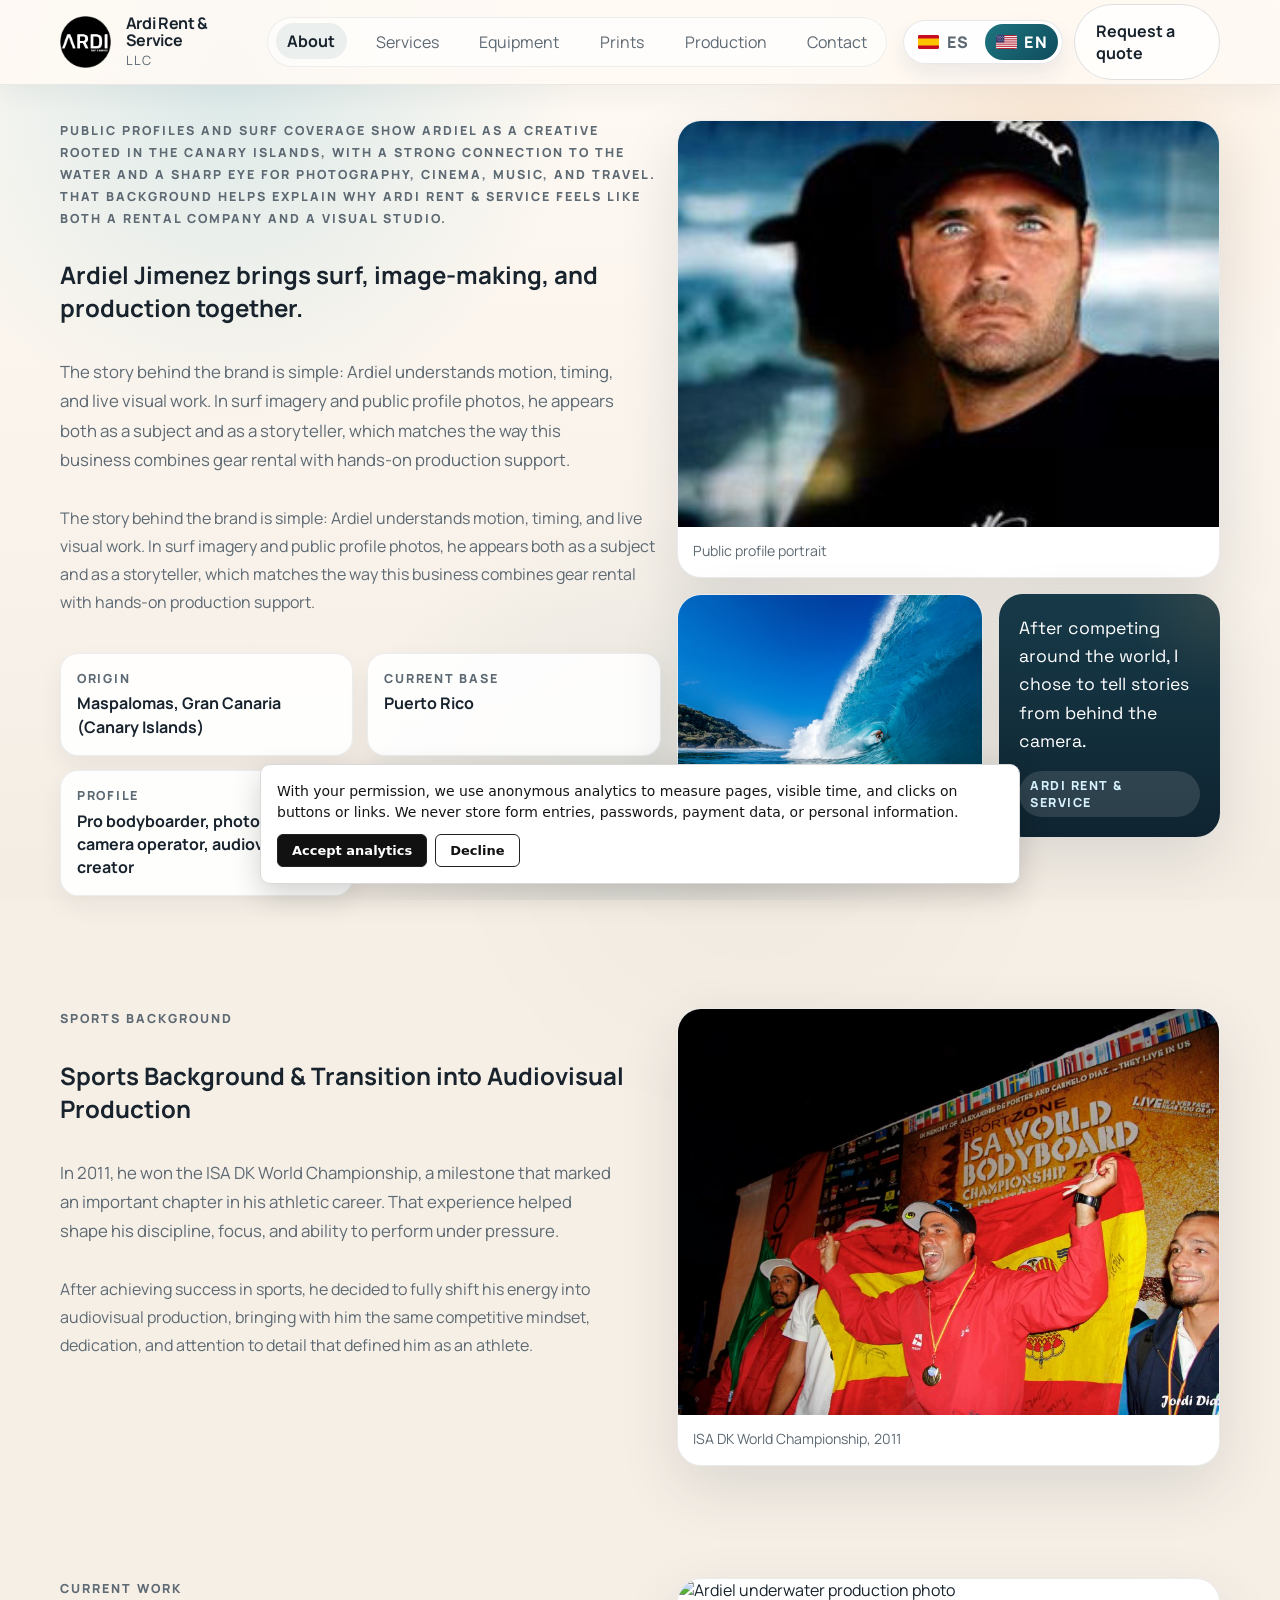
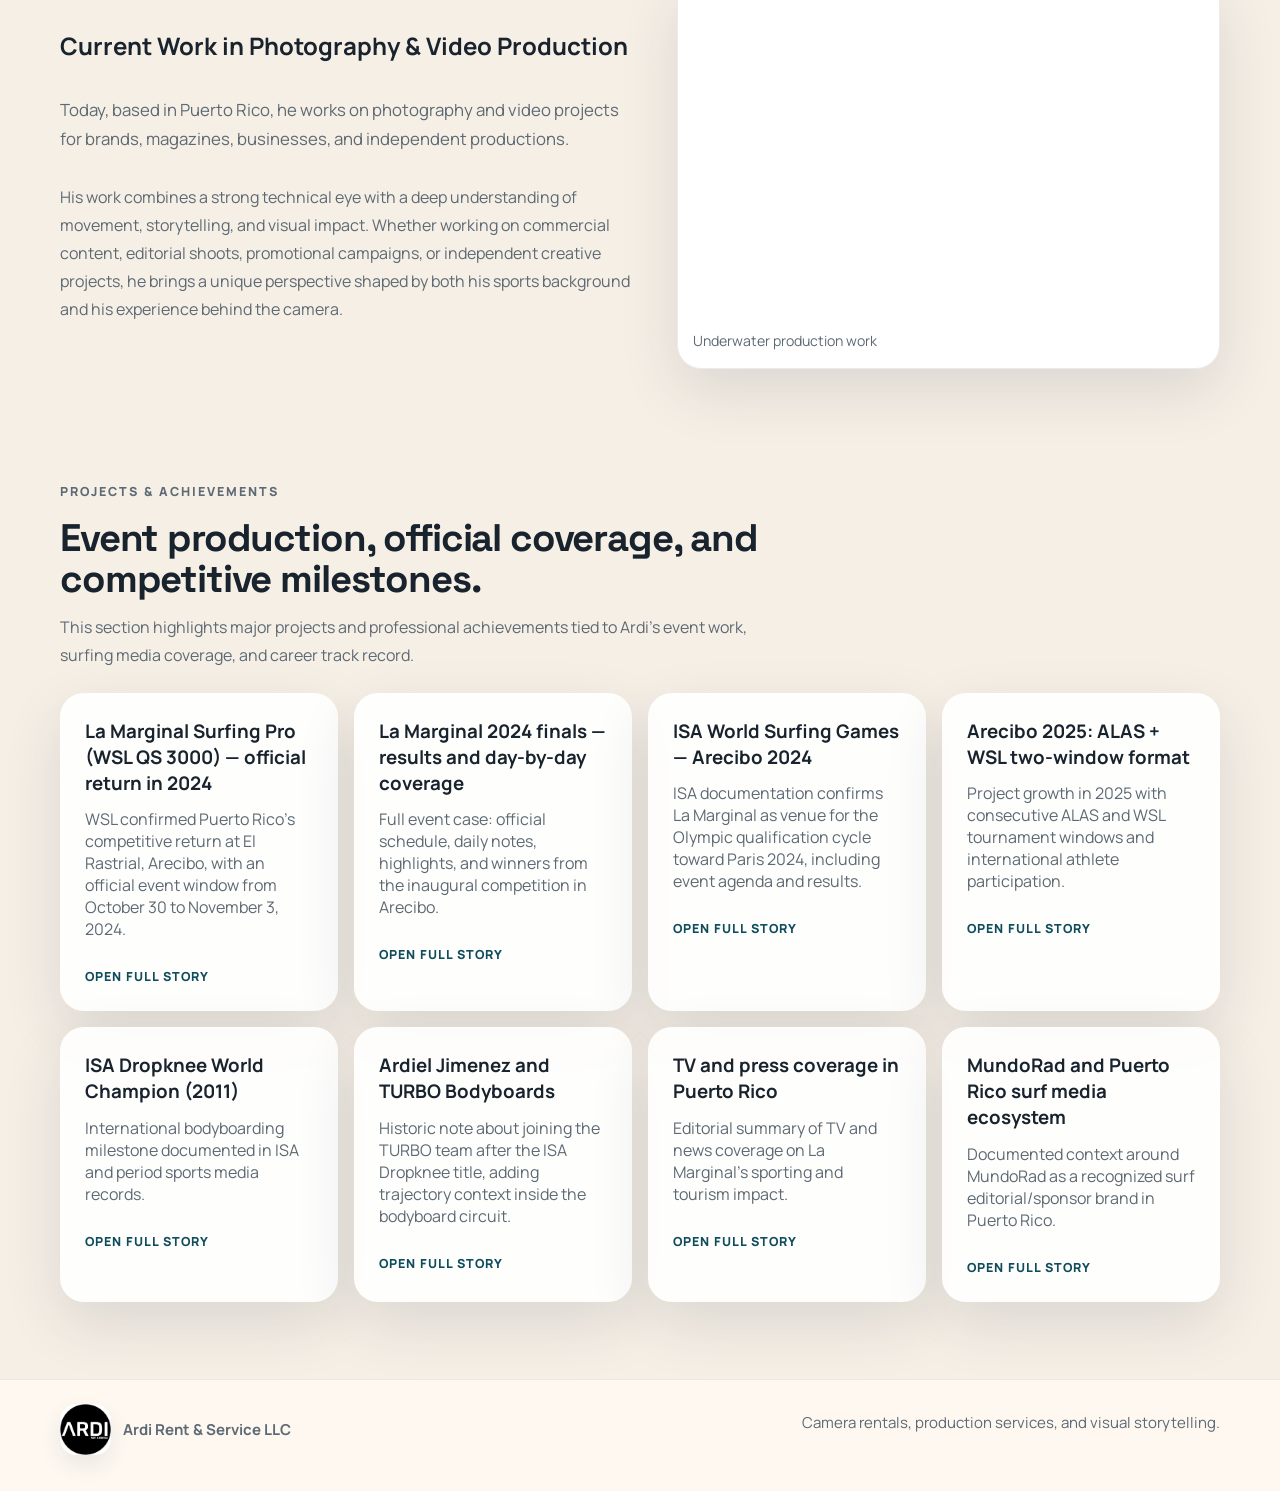
==== about.html @ 12f54943 "V19: Add consent-based anonymous visitor alerts" ====
<!doctype html>
<html lang="en">
  <head>
    <meta charset="UTF-8" />
    <meta name="viewport" content="width=device-width, initial-scale=1.0" />
    <meta
      name="description"
      content="Ardi Rent & Service LLC provides camera rentals, photography, video production, live streaming, podcast support, and creative production services."
    />
    <meta name="robots" content="index,follow" />
    <meta name="theme-color" content="#0f4c5c" />
    <meta property="og:type" content="website" />
    <meta property="og:site_name" content="Ardi Rent & Service LLC" />
    <meta property="og:title" content="Ardi Rent & Service LLC" />
    <meta
      property="og:description"
      content="Camera rentals, photography, video production, live streaming, and creative production services."
    />
    <meta property="og:url" content="https://ardirentservice.com/about.html" />
    <meta
      property="og:image"
      content="https://ardirentservice.com/assets/logos/logo-black-square.png"
    />
    <meta name="twitter:card" content="summary_large_image" />
    <meta name="twitter:title" content="Ardi Rent & Service LLC" />
    <meta
      name="twitter:description"
      content="Camera rentals, photography, video production, live streaming, and creative production services."
    />
    <meta
      name="twitter:image"
      content="https://ardirentservice.com/assets/logos/logo-black-square.png"
    />
    <title>Ardi Rent & Service LLC</title>
    <link rel="canonical" href="https://ardirentservice.com/about.html" />
    <link rel="icon" href="assets/logos/logo-black-square.png" />
    <link rel="apple-touch-icon" href="assets/logos/logo-black-square.png" />
    <link rel="preconnect" href="https://fonts.googleapis.com" />
    <link rel="preconnect" href="https://fonts.gstatic.com" crossorigin />
    <link
      href="https://fonts.googleapis.com/css2?family=Manrope:wght@400;500;600;700;800&family=Space+Grotesk:wght@500;700&display=swap"
      rel="stylesheet"
    />
    <link rel="stylesheet" href="assets/styles.css?v=20260506-restore-state" />
    <link rel="stylesheet" href="assets/friendly-theme.css?v=20260708-vision-fix" />
    <script type="application/ld+json">
      {
        "@context": "https://schema.org",
        "@type": "LocalBusiness",
        "name": "Ardi Rent & Service LLC",
        "url": "https://ardirentservice.com/about.html",
        "image": "https://ardirentservice.com/assets/logos/logo-black-square.png",
        "email": "ardirentservice@gmail.com",
        "telephone": "+1-939-366-1442",
        "sameAs": ["https://wa.me/19393661442"],
        "description": "Camera rentals, photography, video production, live streaming, podcast support, and creative production services.",
        "areaServed": {
          "@type": "AdministrativeArea",
          "name": "Puerto Rico"
        }
      }
    </script>
</head>
  <body>
    <div class="ambient ambient-left"></div>
    <div class="ambient ambient-right"></div>
    <div class="ambient ambient-center"></div>

    <header class="site-header">
      <div class="container nav">
        <a class="brand" href="index.html">
          <img
            class="brand-logo"
            src="assets/logos/logo-black-square.png"
            alt="Ardi Rent & Service logo"
            width="512"
            height="512"
            fetchpriority="high"
          />
          <span class="brand-text">
            <strong>Ardi Rent & Service</strong>
            <small>LLC</small>
          </span>
        </a>

        <nav class="nav-links" id="primary-nav" aria-label="Primary">
          <a data-nav-link="about" href="about.html">About</a>
          <a data-nav-link="services" href="services.html">Services</a>
          <a data-nav-link="equipment" href="equipment.html">Equipment</a>
          <a href="prints.html">Prints</a>
          <a data-nav-link="production" href="production.html">Production</a>
          <a data-nav-link="contact" href="contact.html">Contact</a>
          <a href="production.html#project-brief" class="nav-mobile-cta">Request a quote</a>
        </nav>

        <div class="header-actions">
          <button
            class="menu-toggle"
            type="button"
            aria-expanded="false"
            aria-controls="primary-nav"
            aria-label="Open menu"
          >
            <span class="menu-toggle-bars" aria-hidden="true">
              <span></span>
              <span></span>
              <span></span>
            </span>
            <span class="menu-toggle-label">Menu</span>
          </button>
          <div class="language-switcher" aria-label="Language selector">
            <button class="lang-button" type="button" data-lang="es" aria-pressed="false">
              <img src="assets/flags/es.svg" alt="" aria-hidden="true" />
              <span>ES</span>
            </button>
            <button class="lang-button" type="button" data-lang="en" aria-pressed="true">
              <img src="assets/flags/us.svg" alt="" aria-hidden="true" />
              <span>EN</span>
            </button>
          </div>

          <a class="button button-ghost nav-cta" href="production.html#project-brief">Request a quote</a>
        </div>
      </div>
    </header>

    <main id="top">
      <section class="section about-section" id="about">
        <div class="container about-grid">
          <div class="about-copy">
            <p class="eyebrow">About us</p>
            <h2>Ardiel Jimenez brings surf, image-making, and production together.</h2>
            <p class="lead">
              Public profiles and surf coverage show Ardiel as a creative rooted in the Canary
              Islands, with a strong connection to the water and a sharp eye for photography,
              cinema, music, and travel. That background helps explain why Ardi Rent & Service
              feels like both a rental company and a visual studio.
            </p>
            <p>
              The story behind the brand is simple: Ardiel understands motion, timing, and live
              visual work. In surf imagery and public profile photos, he appears both as a subject
              and as a storyteller, which matches the way this business combines gear rental with
              hands-on production support.
            </p>

            <div class="about-facts">
              <article class="about-fact">
                <span>Origin</span>
                <strong>Canary Islands / Puerto Rico surf culture</strong>
              </article>
              <article class="about-fact">
                <span>Focus</span>
                <strong>Photography, video, and creative direction</strong>
              </article>
              <article class="about-fact">
                <span>Energy</span>
                <strong>Ocean-driven, mobile, and production-ready</strong>
              </article>
            </div>
          </div>

          <div class="about-visual">
            <figure class="about-photo about-photo-main">
              <img src="assets/about/ardiel-portrait.jpg" alt="Ardiel Jimenez portrait photo" loading="lazy" decoding="async" />
              <figcaption>Public profile portrait</figcaption>
            </figure>

            <div class="about-photo-row">
              <figure class="about-photo about-photo-action">
                <img src="assets/about/brian-toth-tubazo-epic-survival.jpg" alt="BRIAN TOTH TUBAZO surfing photo" loading="lazy" decoding="async" />
                <figcaption>BRIAN TOTH TUBAZO</figcaption>
              </figure>

              <div class="about-quote">
                <p>
                  The brand is built around gear, story, and the ability to move between the sea,
                  the studio, and the set.
                </p>
                <span>Ardi Rent & Service</span>
              </div>
            </div>
          </div>
        </div>
      </section>

      <section class="section about-section" id="about-transition">
        <div class="container about-grid">
          <div class="about-copy">
            <p class="eyebrow" data-about-transition="eyebrow">Sports background</p>
            <h2 data-about-transition="title">Sports Background & Transition into Audiovisual Production</h2>
            <p class="lead">
              <span data-about-transition="lead1">
              In 2011, he won the ISA DK World Championship, a milestone that marked an important
              chapter in his athletic career. That experience helped shape his discipline, focus,
              and ability to perform under pressure.
              </span>
            </p>
            <p>
              <span data-about-transition="lead2">
              After achieving success in sports, he decided to fully shift his energy into
              audiovisual production, bringing with him the same competitive mindset,
              dedication, and attention to detail that defined him as an athlete.
              </span>
            </p>
          </div>

          <div class="about-visual">
            <figure class="about-photo about-photo-main">
              <img src="assets/about/isa-dk-world-championship-2011.jpg" alt="ISA DK World Championship 2011 celebration photo" loading="lazy" decoding="async" />
              <figcaption data-about-transition="caption">ISA DK World Championship, 2011</figcaption>
            </figure>
          </div>
        </div>
      </section>

      <section class="section about-section" id="about-current-work">
        <div class="container about-grid">
          <div class="about-copy">
            <p class="eyebrow" data-about-current-work="eyebrow">Current work</p>
            <h2 data-about-current-work="title">Current Work in Photography &amp; Video Production</h2>
            <p class="lead">
              <span data-about-current-work="lead1">
              Today, based in Puerto Rico, he works on photography and video projects for brands,
              magazines, businesses, and independent productions.
              </span>
            </p>
            <p>
              <span data-about-current-work="lead2">
              His work combines a strong technical eye with a deep understanding of movement,
              storytelling, and visual impact. Whether working on commercial content, editorial
              shoots, promotional campaigns, or independent creative projects, he brings a unique
              perspective shaped by both his sports background and his experience behind the camera.
              </span>
            </p>
          </div>

          <div class="about-visual">
            <figure class="about-photo about-photo-current-work">
              <img src="assets/about/ardiel-underwater-production.jpg" alt="Ardiel underwater production photo" loading="lazy" decoding="async" />
              <figcaption data-about-current-work="caption">Underwater production work</figcaption>
            </figure>
          </div>
        </div>
      </section>

      <section class="section" id="projects">
        <div class="container">
          <div class="section-heading">
            <p class="eyebrow">Projects & achievements</p>
            <h2>Event production, official coverage, and competitive milestones.</h2>
            <p>
              This section highlights major projects and professional achievements tied to Ardi’s
              event work, surfing media coverage, and career track record.
            </p>
          </div>

          <div class="feature-grid">
            <a class="feature-card feature-card-link" href="case-study.html?slug=wsl-return-2024" target="_blank" rel="noopener">
              <h3>La Marginal Surfing Pro (WSL QS 3000) — regreso oficial 2024</h3>
              <p>
                La WSL confirmó el regreso competitivo de Puerto Rico con sede en El Rastrial,
                Arecibo, y una ventana oficial del 30 de octubre al 3 de noviembre de 2024.
              </p>
              <span class="card-cta">Open full story</span>
            </a>
            <a class="feature-card feature-card-link" href="case-study.html?slug=wsl-finals-2024" target="_blank" rel="noopener">
              <h3>Finales La Marginal 2024 — resultados y cobertura por días</h3>
              <p>
                Caso completo de competencia: cronograma oficial, notas diarias, highlights y
                ganadores del evento inaugural en Arecibo.
              </p>
              <span class="card-cta">Open full story</span>
            </a>
            <a class="feature-card feature-card-link" href="case-study.html?slug=isa-arecibo-2024" target="_blank" rel="noopener">
              <h3>ISA World Surfing Games — Arecibo 2024</h3>
              <p>
                Documentación del evento ISA en La Marginal como etapa de clasificación olímpica,
                con agenda y resultados oficiales.
              </p>
              <span class="card-cta">Open full story</span>
            </a>
            <a class="feature-card feature-card-link" href="case-study.html?slug=arecibo-2025-double-window" target="_blank" rel="noopener">
              <h3>Arecibo 2025: doble ventana ALAS + WSL</h3>
              <p>
                Evolución del proyecto en 2025 con dos fines de semana de torneo y proyección
                internacional de más de 300 atletas.
              </p>
              <span class="card-cta">Open full story</span>
            </a>
            <a class="feature-card feature-card-link" href="case-study.html?slug=isa-dk-2011" target="_blank" rel="noopener">
              <h3>Campeón Mundial ISA Dropknee (2011)</h3>
              <p>
                Hito competitivo internacional documentado en fuentes ISA y medios deportivos
                de la época.
              </p>
              <span class="card-cta">Open full story</span>
            </a>
            <a class="feature-card feature-card-link" href="case-study.html?slug=ardiel-turbo" target="_blank" rel="noopener">
              <h3>Ardiel Jimenez y TURBO Bodyboards</h3>
              <p>
                Nota histórica sobre su integración al equipo TURBO tras el título ISA Dropknee,
                como punto de validación dentro del circuito.
              </p>
              <span class="card-cta">Open full story</span>
            </a>
            <a class="feature-card feature-card-link" href="case-study.html?slug=press-coverage-pr" target="_blank" rel="noopener">
              <h3>Cobertura en TV y prensa de Puerto Rico</h3>
              <p>
                Resumen editorial de notas en TV y medios noticiosos sobre La Marginal y su impacto
                deportivo y turístico.
              </p>
              <span class="card-cta">Open full story</span>
            </a>
            <a class="feature-card feature-card-link" href="case-study.html?slug=mundorad-context" target="_blank" rel="noopener">
              <h3>MundoRad y ecosistema editorial de surf</h3>
              <p>
                Contexto documental de la marca MundoRad en publicaciones y patrocinios asociados al
                surf en Puerto Rico.
              </p>
              <span class="card-cta">Open full story</span>
            </a>
          </div>
        </div>
      </section>

    </main>

    <footer class="site-footer">
      <div class="container footer-inner">
        <p class="footer-brand">
          <img
            class="brand-logo"
            src="assets/logos/logo-black-square.png"
            alt="Ardi Rent & Service logo"
            width="512"
            height="512"
            loading="lazy"
            decoding="async"
          />
          <span>Ardi Rent & Service LLC</span>
        </p>
        <p>Camera rentals, production services, and visual storytelling.</p>
      </div>
    </footer>

    <script src="assets/app.js?v=20260708-vision-fix" defer></script>
      <script src="assets/visitor-analytics-core.js?v=20260727-v19" defer></script>
    <script src="assets/visitor-analytics.js?v=20260727-v19" defer></script>
  </body>
</html>
---- assets/styles.css ----
:root {
  color-scheme: light;
  --bg: #f7f7f7;
  --bg-soft: rgba(255, 255, 255, 0.88);
  --panel: rgba(255, 255, 255, 0.94);
  --panel-2: rgba(240, 240, 240, 0.96);
  --panel-border: rgba(0, 0, 0, 0.12);
  --text: #0a0a0a;
  --muted: #525252;
  --accent: #000000;
  --accent-2: #111111;
  --accent-3: #2a2a2a;
  --shadow: 0 18px 50px rgba(0, 0, 0, 0.12);
  --radius: 24px;
  --container: 1160px;
}

* {
  box-sizing: border-box;
}

html {
  scroll-behavior: smooth;
}

body {
  margin: 0;
  font-family: "Manrope", system-ui, sans-serif;
  color: var(--text);
  background:
    radial-gradient(circle at 15% 10%, rgba(0, 0, 0, 0.05), transparent 24%),
    radial-gradient(circle at 80% 20%, rgba(0, 0, 0, 0.04), transparent 22%),
    linear-gradient(180deg, #ffffff 0%, #f1f1f1 100%);
  min-height: 100vh;
}

a {
  color: inherit;
  text-decoration: none;
}

.container {
  width: min(100% - 2rem, var(--container));
  margin: 0 auto;
}

.ambient {
  position: fixed;
  width: 30rem;
  height: 30rem;
  border-radius: 999px;
  filter: blur(90px);
  opacity: 0.24;
  pointer-events: none;
  z-index: -1;
}

.ambient-left {
  top: -5rem;
  left: -8rem;
  background: rgba(0, 0, 0, 0.15);
}

.ambient-right {
  right: -10rem;
  top: 16rem;
  background: rgba(0, 0, 0, 0.12);
}

.ambient-center {
  left: 40%;
  bottom: -10rem;
  background: rgba(0, 0, 0, 0.08);
}

.site-header {
  position: sticky;
  top: 0;
  z-index: 20;
  backdrop-filter: blur(16px);
  background: rgba(255, 255, 255, 0.86);
  border-bottom: 1px solid rgba(0, 0, 0, 0.08);
}

.nav {
  min-height: 78px;
  display: flex;
  align-items: center;
  justify-content: space-between;
  gap: 1rem;
}

.brand {
  display: inline-flex;
  align-items: center;
  gap: 0.9rem;
}

.brand-logo {
  display: block;
  width: 3.2rem;
  height: 3.2rem;
  border-radius: 0;
  object-fit: contain;
  background: transparent;
  box-shadow: none;
}

.hero-brand-stack {
  display: grid;
  gap: 0.75rem;
  margin-bottom: 1.25rem;
  justify-items: start;
}

.hero-brand-logo {
  display: block;
  width: min(100%, 8.5rem);
  height: auto;
  object-fit: contain;
  object-position: center;
}

.brand-text strong,
.brand-text small {
  display: block;
}

.brand-text strong {
  font-size: 1rem;
  line-height: 1.05;
}

.brand-text small {
  color: var(--muted);
  font-size: 0.8rem;
  margin-top: 0.15rem;
  letter-spacing: 0.08em;
  text-transform: uppercase;
}

.nav-links {
  display: flex;
  gap: 1.4rem;
  align-items: center;
  color: var(--muted);
}

.header-actions {
  display: flex;
  align-items: center;
  gap: 0.7rem;
}

.menu-toggle {
  display: none;
  align-items: center;
  gap: 0.45rem;
  border: 1px solid rgba(0, 0, 0, 0.14);
  background: rgba(255, 255, 255, 0.82);
  border-radius: 999px;
  padding: 0.5rem 0.75rem;
  color: var(--text);
  font: inherit;
  font-size: 0.82rem;
  font-weight: 700;
  letter-spacing: 0.04em;
  text-transform: uppercase;
  cursor: pointer;
}

.menu-toggle-bars {
  width: 1rem;
  height: 0.85rem;
  display: grid;
  align-content: space-between;
}

.menu-toggle-bars span {
  display: block;
  height: 2px;
  width: 100%;
  border-radius: 999px;
  background: currentColor;
  transition:
    transform 180ms ease,
    opacity 180ms ease;
}

.site-header.is-menu-open .menu-toggle-bars span:nth-child(1) {
  transform: translateY(6px) rotate(45deg);
}

.site-header.is-menu-open .menu-toggle-bars span:nth-child(2) {
  opacity: 0;
}

.site-header.is-menu-open .menu-toggle-bars span:nth-child(3) {
  transform: translateY(-6px) rotate(-45deg);
}

.nav-mobile-cta {
  display: none;
}

.language-switcher {
  display: inline-flex;
  align-items: center;
  gap: 0.35rem;
  padding: 0.22rem;
  border-radius: 999px;
  border: 1px solid rgba(0, 0, 0, 0.1);
  background: rgba(255, 255, 255, 0.86);
  box-shadow: 0 8px 18px rgba(0, 0, 0, 0.06);
}

.lang-button {
  display: inline-flex;
  align-items: center;
  gap: 0.45rem;
  padding: 0.42rem 0.65rem;
  border: 0;
  border-radius: 999px;
  background: transparent;
  color: var(--muted);
  font: inherit;
  font-weight: 800;
  letter-spacing: 0.08em;
  text-transform: uppercase;
  cursor: pointer;
  transition:
    background 180ms ease,
    color 180ms ease,
    transform 180ms ease;
}

.lang-button:hover,
.lang-button:focus-visible {
  transform: translateY(-1px);
}

.lang-button img {
  display: block;
  width: 1.35rem;
  height: 0.9rem;
  border-radius: 2px;
  object-fit: cover;
}

.lang-button.is-active {
  background: #000000;
  color: #ffffff;
}

.nav-links a:hover,
.nav-links a:focus-visible {
  color: var(--text);
}

.nav-links a.is-current {
  color: var(--text);
  font-weight: 700;
}

.button {
  display: inline-flex;
  align-items: center;
  justify-content: center;
  border-radius: 999px;
  padding: 0.92rem 1.25rem;
  font-weight: 700;
  transition:
    transform 180ms ease,
    background 180ms ease,
    border-color 180ms ease;
}

.button:hover,
.button:focus-visible {
  transform: translateY(-1px);
}

.button-primary {
  color: #ffffff;
  background: linear-gradient(135deg, #000000, #333333);
}

.button-secondary,
.button-ghost {
  border: 1px solid rgba(0, 0, 0, 0.16);
  background: rgba(255, 255, 255, 0.7);
}

.reveal {
  opacity: 0;
  transform: translateY(16px);
  transition:
    opacity 650ms ease,
    transform 650ms ease;
}

.reveal.is-visible {
  opacity: 1;
  transform: translateY(0);
}

.hero {
  padding: 5rem 0 3rem;
}

.hero-grid {
  display: grid;
  gap: 1.6rem;
  grid-template-columns: minmax(0, 1.2fr) minmax(320px, 0.8fr);
  align-items: stretch;
}

.hero-copy,
.hero-card,
.feature-card,
.equipment-card,
.inventory-strip,
.process-panel,
.vision-card,
.contact-card {
  border: 1px solid var(--panel-border);
  box-shadow: var(--shadow);
}

.hero-copy {
  padding: 2.2rem 0 1rem;
}

.eyebrow {
  margin: 0 0 1rem;
  color: #000;
  font-weight: 800;
  text-transform: uppercase;
  letter-spacing: 0.14em;
  font-size: 0.78rem;
}

h1,
h2,
h3,
p {
  margin-top: 0;
}

h1,
.section-heading h2,
.production-grid h2,
.vision-card h2,
.contact-section h2,
.card-content h2 {
  font-family: "Space Grotesk", "Manrope", system-ui, sans-serif;
}

h1 {
  font-size: clamp(2.8rem, 5vw, 5.4rem);
  line-height: 0.95;
  letter-spacing: -0.06em;
  max-width: 11ch;
  margin-bottom: 1.25rem;
}

.lead {
  color: var(--muted);
  font-size: 1.05rem;
  line-height: 1.75;
  max-width: 62ch;
}

.hero-actions {
  display: flex;
  flex-wrap: wrap;
  gap: 0.9rem;
  margin: 2rem 0;
}

.stats {
  list-style: none;
  padding: 0;
  margin: 2rem 0 0;
  display: grid;
  grid-template-columns: repeat(3, minmax(0, 1fr));
  gap: 1rem;
}

.stats li,
.mini-card {
  padding: 1rem;
  border-radius: 18px;
  background: rgba(255, 255, 255, 0.9);
  border: 1px solid rgba(0, 0, 0, 0.08);
}

.stats strong,
.mini-card strong {
  display: block;
  margin-bottom: 0.25rem;
}

.stats span,
.mini-card span {
  color: var(--muted);
  font-size: 0.92rem;
  line-height: 1.55;
}

.hero-card {
  position: relative;
  overflow: hidden;
  border-radius: var(--radius);
  background: linear-gradient(180deg, #111111, #000000);
  min-height: 100%;
}

.card-glow {
  position: absolute;
  inset: auto -10% -28% auto;
  width: 20rem;
  height: 20rem;
  border-radius: 999px;
  background: radial-gradient(circle, rgba(255, 255, 255, 0.18), transparent 68%);
  filter: blur(8px);
}

.card-content {
  position: relative;
  padding: 2rem;
  display: flex;
  flex-direction: column;
  justify-content: flex-end;
  min-height: 100%;
}

.card-label,
.fleet-tag {
  display: inline-flex;
  width: fit-content;
  margin-bottom: 1rem;
  padding: 0.42rem 0.72rem;
  border-radius: 999px;
  background: #ffffff;
  color: #000000;
  border: 1px solid rgba(0, 0, 0, 0.14);
  font-size: 0.76rem;
  font-weight: 800;
  letter-spacing: 0.08em;
  text-transform: uppercase;
}

.card-content h2 {
  font-size: clamp(1.8rem, 3vw, 2.7rem);
  line-height: 1.03;
  margin-bottom: 1rem;
}

.card-note {
  color: rgba(255, 255, 255, 0.78);
  line-height: 1.75;
  margin: 0 0 1.5rem;
}

.mini-grid {
  display: grid;
  gap: 0.8rem;
  grid-template-columns: repeat(3, minmax(0, 1fr));
}

.section {
  padding: 2rem 0 5rem;
}

.section-heading {
  max-width: 44rem;
  margin-bottom: 1.5rem;
}

.section-heading h2,
.production-grid h2,
.vision-card h2,
.contact-section h2 {
  font-size: clamp(1.7rem, 3vw, 3.1rem);
  line-height: 1.06;
  margin-bottom: 0.8rem;
}

.section-heading p,
.production-grid p,
.vision-card p {
  color: var(--muted);
  line-height: 1.75;
}

#equipment-cameras,
#equipment-lenses,
#equipment-waterhousings,
#equipment-accessories {
  scroll-margin-top: 6.5rem;
}

.equipment-jump-links {
  margin-top: 0.4rem;
  font-size: 0.92rem;
}

.equipment-jump-links a {
  color: #111;
  text-decoration: underline;
  text-underline-offset: 2px;
}

.delivery-policy {
  margin: 2rem 0;
}

.delivery-policy-heading {
  margin-bottom: 1.1rem;
}

.delivery-policy .split-card h3 {
  font-family: var(--font-display);
  font-size: clamp(1.25rem, 2vw, 1.7rem);
  margin-bottom: 0.75rem;
}

.delivery-policy .split-card-dark h3 {
  color: #ffffff;
}

.section-split {
  padding-top: 0;
}

.split-grid {
  display: grid;
  gap: 1rem;
  grid-template-columns: repeat(2, minmax(0, 1fr));
}

.split-card {
  padding: 1.75rem;
  border-radius: 22px;
  background: rgba(255, 255, 255, 0.9);
  border: 1px solid rgba(0, 0, 0, 0.08);
  box-shadow: var(--shadow);
}

.split-card-dark {
  background: linear-gradient(180deg, #111111, #000000);
}

.split-card-dark h2,
.split-card-dark p {
  color: #ffffff;
}

.split-card p {
  color: var(--muted);
  line-height: 1.75;
  margin-bottom: 0;
}

.about-grid {
  display: grid;
  gap: 1.25rem;
  grid-template-columns: minmax(0, 1.05fr) minmax(340px, 0.95fr);
  align-items: start;
}

.about-copy {
  display: grid;
  gap: 0.8rem;
}

.about-copy > p:not(.lead) {
  color: var(--muted);
  line-height: 1.75;
}

.about-facts {
  display: grid;
  gap: 0.9rem;
  grid-template-columns: repeat(3, minmax(0, 1fr));
  margin-top: 0.5rem;
}

.about-fact {
  padding: 1rem;
  border-radius: 18px;
  background: rgba(255, 255, 255, 0.92);
  border: 1px solid rgba(0, 0, 0, 0.08);
  box-shadow: var(--shadow);
}

.about-fact span {
  display: block;
  margin-bottom: 0.35rem;
  color: var(--muted);
  font-size: 0.78rem;
  font-weight: 800;
  letter-spacing: 0.14em;
  text-transform: uppercase;
}

.about-fact strong {
  display: block;
  line-height: 1.45;
}

.about-visual {
  display: grid;
  gap: 1rem;
}

.about-photo {
  margin: 0;
  overflow: hidden;
  border-radius: 24px;
  border: 1px solid rgba(0, 0, 0, 0.08);
  box-shadow: var(--shadow);
  background: #ffffff;
}

.about-photo img {
  display: block;
  width: 100%;
  height: auto;
}

.about-photo-main img {
  aspect-ratio: 4 / 3;
  object-fit: cover;
}

.about-photo-action img {
  aspect-ratio: 16 / 10;
  object-fit: cover;
}

.about-photo-current-work img {
  aspect-ratio: 16 / 10;
  object-fit: cover;
}

.about-photo figcaption {
  padding: 0.8rem 0.95rem 1rem;
  color: var(--muted);
  font-size: 0.88rem;
  line-height: 1.5;
}

.about-photo-row {
  display: grid;
  gap: 1rem;
  grid-template-columns: minmax(0, 1fr) minmax(220px, 0.72fr);
}

.about-quote {
  display: grid;
  align-content: space-between;
  gap: 1rem;
  padding: 1.25rem;
  border-radius: 24px;
  background:
    radial-gradient(circle at top right, rgba(255, 255, 255, 0.1), transparent 42%),
    linear-gradient(180deg, #111111, #000000);
  color: #ffffff;
  box-shadow: var(--shadow);
}

.about-quote p {
  margin: 0;
  font-family: "Space Grotesk", "Manrope", system-ui, sans-serif;
  font-size: 1.1rem;
  line-height: 1.6;
}

.about-quote span {
  display: inline-flex;
  width: fit-content;
  padding: 0.38rem 0.7rem;
  border-radius: 999px;
  background: rgba(255, 255, 255, 0.12);
  font-size: 0.78rem;
  font-weight: 800;
  letter-spacing: 0.12em;
  text-transform: uppercase;
}

.feature-grid,
.equipment-grid,
.vision-grid {
  display: grid;
  gap: 1rem;
  grid-template-columns: repeat(2, minmax(0, 1fr));
}

.feature-card,
.equipment-card,
.vision-card,
.process-panel,
.contact-card,
.inventory-strip {
  padding: 1.5rem;
  border-radius: 22px;
  background: var(--panel);
}

.feature-card h3,
.equipment-card h3,
.process-panel h3,
.contact-card h3 {
  margin-bottom: 0.8rem;
}

.feature-card p,
.equipment-card p,
.process-panel span,
.contact-card a,
.site-footer p {
  color: var(--muted);
}

.feature-card-link {
  display: block;
  text-decoration: none;
  color: inherit;
  border: 1px solid transparent;
  transition:
    transform 180ms ease,
    border-color 180ms ease,
    box-shadow 180ms ease;
}

.feature-card-link:hover,
.feature-card-link:focus-visible {
  transform: translateY(-2px);
  border-color: rgba(0, 0, 0, 0.18);
  box-shadow: 0 14px 30px rgba(0, 0, 0, 0.08);
}

.card-cta {
  display: inline-flex;
  margin-top: 0.75rem;
  font-size: 0.78rem;
  font-weight: 800;
  letter-spacing: 0.08em;
  text-transform: uppercase;
  color: var(--text);
}

.story-wrap {
  padding-top: 1.2rem;
}

.story-article {
  display: grid;
  gap: 1.1rem;
  padding: 1.4rem;
  border-radius: 22px;
  background: linear-gradient(180deg, #ffffff, #f1f1f1);
  border: 1px solid rgba(0, 0, 0, 0.1);
  box-shadow: var(--shadow);
}

.story-meta {
  display: grid;
  gap: 0.5rem;
}

.story-meta p {
  margin: 0;
  color: var(--muted);
}

.story-section h3 {
  margin: 0 0 0.5rem;
}

.story-section p {
  margin: 0 0 0.8rem;
  color: var(--muted);
  line-height: 1.65;
}

.story-list,
.story-sources {
  margin: 0;
  padding-left: 1.15rem;
  display: grid;
  gap: 0.45rem;
}

.story-sources a {
  text-decoration: underline;
}

.section-alt {
  padding-top: 0;
}

.equipment-grid {
  margin-top: 1rem;
}

.equipment-subheading {
  margin-top: 2.5rem;
}

.lens-grid {
  grid-template-columns: repeat(3, minmax(0, 1fr));
}

.equipment-card {
  background: linear-gradient(180deg, var(--panel), var(--panel-2));
  overflow: hidden;
}

.equipment-card img {
  display: block;
  width: 100%;
  aspect-ratio: 4 / 3;
  object-fit: contain;
  object-position: center;
  padding: 0.6rem;
  border-radius: 18px;
  margin-bottom: 1rem;
  background: #fff;
}

.equipment-media {
  position: relative;
  margin-bottom: 1rem;
  border-radius: 18px;
  overflow: hidden;
  background: #ffffff;
  border: 1px solid rgba(0, 0, 0, 0.06);
  outline: none;
}

.equipment-media-track {
  display: flex;
  transition: transform 280ms ease;
  will-change: transform;
}

.equipment-media-slide {
  min-width: 100%;
}

.equipment-media .equipment-media-slide img {
  margin-bottom: 0;
  border-radius: 0;
  border: 0;
}

.equipment-media-nav {
  position: absolute;
  top: 50%;
  transform: translateY(-50%);
  width: 2rem;
  height: 2rem;
  border-radius: 999px;
  border: 1px solid rgba(0, 0, 0, 0.2);
  background: rgba(255, 255, 255, 0.92);
  color: var(--text);
  cursor: pointer;
  font-size: 1rem;
  line-height: 1;
  z-index: 3;
  transition: transform 160ms ease, background-color 160ms ease;
}

.equipment-media-nav:hover {
  transform: translateY(-50%) scale(1.04);
  background: rgba(255, 255, 255, 1);
}

.equipment-media-nav.prev {
  left: 0.5rem;
}

.equipment-media-nav.next {
  right: 0.5rem;
}

.equipment-media-dots {
  position: absolute;
  left: 50%;
  bottom: 0.45rem;
  transform: translateX(-50%);
  display: flex;
  gap: 0.35rem;
  padding: 0.25rem 0.45rem;
  border-radius: 999px;
  background: rgba(0, 0, 0, 0.4);
  z-index: 3;
}

.equipment-media-counter {
  position: absolute;
  top: 0.45rem;
  right: 0.45rem;
  z-index: 3;
  font-size: 0.74rem;
  letter-spacing: 0.02em;
  color: #ffffff;
  background: rgba(0, 0, 0, 0.6);
  border-radius: 999px;
  padding: 0.2rem 0.5rem;
}

.equipment-media-dot {
  width: 0.4rem;
  height: 0.4rem;
  border-radius: 999px;
  border: 0;
  background: rgba(255, 255, 255, 0.55);
  cursor: pointer;
}

.equipment-media-dot.is-active {
  background: #ffffff;
}

.equipment-media:focus-visible {
  box-shadow: 0 0 0 2px rgba(0, 0, 0, 0.3);
}

.lens-card img {
  aspect-ratio: 1 / 1;
  object-fit: contain;
  object-position: center;
  padding: 0.9rem;
  background: linear-gradient(180deg, #ffffff, #f4f4f4);
}

.product-photo-clean {
  object-fit: contain !important;
  object-position: center;
  padding: 0.75rem;
  background: #ffffff !important;
}

.lens-strip {
  background: rgba(255, 255, 255, 0.92);
}

.inventory-strip {
  margin-top: 1rem;
  display: grid;
  gap: 1rem;
  grid-template-columns: repeat(3, minmax(0, 1fr));
  background: rgba(255, 255, 255, 0.82);
}

.inventory-strip strong,
.process-panel strong,
.steps strong {
  display: block;
  margin-bottom: 0.3rem;
}

.inventory-strip span {
  color: var(--muted);
  line-height: 1.5;
}

.production-grid,
.contact-grid {
  display: grid;
  gap: 1rem;
  grid-template-columns: minmax(0, 1.1fr) minmax(320px, 0.9fr);
  align-items: start;
}

.production-stack {
  display: grid;
  gap: 1rem;
}

.process-panel {
  background: linear-gradient(180deg, #ffffff, #efefef);
}

.project-form {
  position: relative;
  display: grid;
  gap: 1rem;
  padding: 1.5rem;
  border-radius: 22px;
  border: 1px solid var(--panel-border);
  background: linear-gradient(180deg, #ffffff, #f2f2f2);
  box-shadow: var(--shadow);
}

.form-head {
  display: grid;
  gap: 0.3rem;
}

.form-head h3 {
  margin: 0;
  font-size: 1.35rem;
  line-height: 1.1;
}

.form-lead {
  margin: 0;
  color: var(--muted);
  line-height: 1.65;
}

.field-grid {
  display: grid;
  gap: 0.9rem;
  grid-template-columns: repeat(2, minmax(0, 1fr));
}

.field-grid-three {
  grid-template-columns: repeat(3, minmax(0, 1fr));
}

.field {
  display: grid;
  gap: 0.45rem;
}

.field span {
  font-size: 0.85rem;
  font-weight: 700;
  letter-spacing: 0.03em;
}

.field input,
.field select,
.field textarea {
  width: 100%;
  padding: 0.92rem 1rem;
  border-radius: 16px;
  border: 1px solid rgba(0, 0, 0, 0.12);
  background: rgba(255, 255, 255, 0.95);
  color: var(--text);
  font: inherit;
  box-shadow: inset 0 1px 0 rgba(255, 255, 255, 0.8);
}

.field textarea {
  resize: vertical;
  min-height: 8rem;
}

.field input::placeholder,
.field textarea::placeholder {
  color: rgba(82, 82, 82, 0.75);
}

.field input:focus,
.field select:focus,
.field textarea:focus {
  outline: none;
  border-color: rgba(0, 0, 0, 0.4);
  box-shadow: 0 0 0 4px rgba(0, 0, 0, 0.08);
}

.field-full {
  grid-column: 1 / -1;
}

.is-hidden {
  display: none !important;
}

.form-status {
  margin: 0;
  padding: 0.9rem 1rem;
  border-radius: 16px;
  background: rgba(0, 0, 0, 0.06);
  color: var(--text);
  line-height: 1.55;
}

.form-status[data-state="success"] {
  background: #000000;
  color: #ffffff;
}

.form-status[data-state="error"] {
  background: rgba(0, 0, 0, 0.08);
  color: var(--text);
}

.form-submit {
  width: 100%;
}

.form-helper {
  margin: 0;
  color: var(--muted);
  font-size: 0.94rem;
  line-height: 1.55;
}

.honeypot {
  position: absolute;
  left: -9999px;
  width: 1px;
  height: 1px;
  opacity: 0;
  pointer-events: none;
}

#services .feature-card {
  display: flex;
  flex-direction: column;
}

#services .service-quote-cta {
  margin-top: 1rem;
  width: fit-content;
}

.quote-dialog {
  position: fixed;
  inset: 0;
  z-index: 9999;
  display: grid;
  place-items: center;
  padding: 1.25rem;
}

.quote-dialog-backdrop {
  position: absolute;
  inset: 0;
  border: 0;
  padding: 0;
  background: rgba(0, 0, 0, 0.55);
  backdrop-filter: blur(6px);
  cursor: pointer;
}

.quote-dialog-inner {
  position: relative;
  width: min(92vw, 760px);
  max-height: 86vh;
  overflow: auto;
  padding: 1.25rem;
  border-radius: 22px;
  background: linear-gradient(180deg, #ffffff, #f1f1f1);
  border: 1px solid rgba(0, 0, 0, 0.1);
  pointer-events: auto;
  box-shadow: 0 30px 90px rgba(0, 0, 0, 0.25);
}

.quote-dialog-head {
  display: flex;
  align-items: flex-start;
  justify-content: space-between;
  gap: 1rem;
  padding-bottom: 1rem;
  border-bottom: 1px solid rgba(0, 0, 0, 0.08);
}

.quote-dialog-title {
  margin: 0.35rem 0 0.4rem;
}

.quote-dialog-lead {
  margin: 0;
  color: var(--muted);
  max-width: 60ch;
}

.quote-dialog-close {
  width: 2.5rem;
  height: 2.5rem;
  border-radius: 999px;
  border: 1px solid rgba(0, 0, 0, 0.15);
  background: rgba(255, 255, 255, 0.8);
  color: var(--text);
  cursor: pointer;
  font-size: 1.6rem;
  line-height: 1;
}

.quote-dialog-close:focus-visible {
  outline: none;
  box-shadow: 0 0 0 4px rgba(0, 0, 0, 0.12);
}

.quote-dialog-body {
  padding-top: 1rem;
}

.quote-form {
  display: grid;
  gap: 1rem;
}

.quote-form .field-grid {
  margin-top: 0;
}

.quote-form-actions {
  display: flex;
  gap: 0.75rem;
  align-items: center;
  justify-content: flex-end;
  flex-wrap: wrap;
}

.quote-form-note {
  margin: 0;
  color: var(--muted);
  font-size: 0.9rem;
  line-height: 1.45;
}

body.is-modal-open {
  overflow: hidden;
}

.steps {
  list-style: none;
  padding: 0;
  margin: 1rem 0 0;
  display: grid;
  gap: 1rem;
}

.steps li {
  padding: 1rem;
  border-radius: 18px;
  background: rgba(255, 255, 255, 0.92);
  border: 1px solid rgba(0, 0, 0, 0.08);
}

.steps span {
  color: var(--muted);
  line-height: 1.6;
}

.vision-card {
  background: linear-gradient(180deg, #ffffff, #f0f0f0);
}

.vision-card-accent {
  background:
    radial-gradient(circle at top right, rgba(0, 0, 0, 0.06), transparent 36%),
    linear-gradient(180deg, #111111, #000000);
}

.vision-card-accent h2,
.vision-card-accent p {
  color: #ffffff;
}

.contact-section {
  padding-bottom: 4rem;
}

.contact-instagram {
  margin-top: 2.25rem;
}

.contact-instagram-heading {
  display: flex;
  flex-direction: column;
  gap: 0.35rem;
}

.ig-follow {
  margin-top: 0.9rem;
  width: fit-content;
}

.ig-carousel {
  position: relative;
  margin-top: 1rem;
  padding: 1rem;
  border-radius: 22px;
  background: linear-gradient(180deg, #ffffff, #f2f2f2);
  border: 1px solid rgba(0, 0, 0, 0.1);
  box-shadow: var(--shadow);
}

.ig-track {
  display: flex;
  gap: 0.9rem;
  overflow-x: auto;
  scroll-padding: 0.9rem;
  padding: 0.5rem 0.25rem 0.75rem;
  -webkit-overflow-scrolling: touch;
}

.ig-slide {
  flex: 0 0 min(76vw, 380px);
}

.ig-card {
  display: grid;
  gap: 0.6rem;
  text-decoration: none;
  color: inherit;
  padding: 0.9rem;
  border-radius: 18px;
  background: rgba(255, 255, 255, 0.92);
  border: 1px solid rgba(0, 0, 0, 0.08);
  transition: transform 180ms ease, box-shadow 180ms ease, border-color 180ms ease;
}

.ig-card:hover,
.ig-card:focus-visible {
  transform: translateY(-2px);
  border-color: rgba(0, 0, 0, 0.18);
  box-shadow: 0 14px 30px rgba(0, 0, 0, 0.08);
  outline: none;
}

.ig-card img {
  width: 100%;
  aspect-ratio: 1 / 1;
  object-fit: cover;
  border-radius: 16px;
  background: #ffffff;
}

.ig-caption {
  margin: 0;
  color: var(--muted);
  font-size: 0.92rem;
  line-height: 1.5;
}

.ig-nav {
  position: absolute;
  top: 50%;
  transform: translateY(-50%);
  width: 2.2rem;
  height: 2.2rem;
  border-radius: 999px;
  border: 1px solid rgba(0, 0, 0, 0.2);
  background: rgba(255, 255, 255, 0.92);
  color: var(--text);
  cursor: pointer;
  z-index: 2;
}

.ig-prev {
  left: 0.65rem;
}

.ig-next {
  right: 0.65rem;
}

.ig-dots {
  display: flex;
  justify-content: center;
  gap: 0.35rem;
  margin-top: 0.25rem;
  flex-wrap: wrap;
}

.ig-dot {
  width: 0.45rem;
  height: 0.45rem;
  border-radius: 999px;
  border: 0;
  background: rgba(0, 0, 0, 0.18);
}

.ig-dot.is-active {
  background: rgba(0, 0, 0, 0.7);
}

.ig-fallback {
  margin: 0.5rem 0 0;
  color: var(--muted);
}

.contact-card {
  display: grid;
  gap: 0.8rem;
  background: linear-gradient(180deg, #ffffff, #efefef);
}

.contact-card a {
  display: block;
  padding: 0.95rem 1rem;
  border-radius: 16px;
  background: rgba(255, 255, 255, 0.88);
  border: 1px solid rgba(0, 0, 0, 0.08);
}

.rental-system {
  margin-bottom: 1.6rem;
  padding: 1.1rem;
  border-radius: 18px;
  border: 1px solid rgba(0, 0, 0, 0.12);
  background: linear-gradient(180deg, #ffffff, #f1f1f1);
  box-shadow: var(--shadow);
}

.rental-top h2 {
  margin: 0 0 0.45rem;
}

.rental-note {
  margin: 0;
  color: var(--muted);
}

.rental-dates {
  margin-top: 0.9rem;
  display: grid;
  grid-template-columns: repeat(3, minmax(0, 1fr));
  gap: 0.7rem;
  align-items: end;
}

.rental-dates-note {
  margin: 0.5rem 0 0;
  color: var(--muted);
  font-size: 0.9rem;
}

.rental-dates .field {
  margin: 0;
}

.rental-dates.is-hidden {
  display: none;
}

.rental-scope {
  margin: 0.7rem 0 0;
  padding: 0.6rem 0.7rem;
  border-radius: 12px;
  border: 1px solid rgba(0, 0, 0, 0.1);
  background: rgba(255, 255, 255, 0.75);
  display: grid;
  gap: 0.45rem;
}

.rental-scope legend {
  font-size: 0.92rem;
  font-weight: 700;
  margin-bottom: 0.2rem;
}

.rental-scope-option {
  display: flex;
  align-items: center;
  gap: 0.5rem;
  font-size: 0.9rem;
}

.rental-scope-option input[type="radio"] {
  margin: 0;
}

.rental-status {
  margin: 0.8rem 0 0;
  padding: 0.65rem 0.8rem;
  border-radius: 12px;
  border: 1px solid rgba(0, 0, 0, 0.1);
  background: rgba(255, 255, 255, 0.8);
  font-size: 0.94rem;
}

.rental-status[data-state="error"] {
  border-color: rgba(120, 0, 0, 0.35);
  background: rgba(255, 228, 228, 0.9);
}

.rental-status[data-state="success"] {
  border-color: rgba(0, 110, 0, 0.28);
  background: rgba(226, 252, 226, 0.9);
}

.rental-cart {
  margin-top: 0.9rem;
  padding-top: 0.8rem;
  border-top: 1px solid rgba(0, 0, 0, 0.08);
}

.rental-cart.is-hidden {
  display: none;
}

.rental-cart.is-pinned {
  position: fixed;
  right: 1rem;
  bottom: 1rem;
  width: min(92vw, 360px);
  max-height: 70vh;
  overflow: auto;
  padding: 0.95rem;
  margin-top: 0;
  border-top: 0;
  border-radius: 18px;
  border: 1px solid rgba(0, 0, 0, 0.14);
  background: rgba(255, 255, 255, 0.98);
  box-shadow: 0 18px 46px rgba(0, 0, 0, 0.2);
  z-index: 45;
}

body.is-rental-cart-open {
  overflow: hidden;
}

.rental-cart-page {
  display: none;
}

.rental-cart.is-expanded {
  inset: 0;
  width: auto;
  max-height: none;
  padding: clamp(1rem, 3vw, 2.5rem);
  border: 0;
  border-radius: 0;
  background:
    radial-gradient(circle at 18% 12%, rgba(255, 255, 255, 0.96), rgba(255, 255, 255, 0.88) 34%, rgba(245, 245, 245, 0.98) 72%),
    #fff;
  z-index: 80;
}

.rental-cart.is-expanded .rental-cart-page {
  width: min(100%, 1100px);
  min-height: calc(100vh - clamp(2rem, 6vw, 5rem));
  margin: 0 auto;
  display: grid;
  align-content: center;
  gap: 1rem;
}

.rental-cart-page-header {
  display: flex;
  align-items: flex-start;
  justify-content: space-between;
  gap: 1rem;
}

.rental-cart-page-header h2 {
  margin-bottom: 0.35rem;
}

.rental-cart-page-header p:not(.eyebrow) {
  max-width: 680px;
  margin: 0;
  color: var(--muted);
}

.rental-cart-close {
  border: 1px solid rgba(0, 0, 0, 0.14);
  border-radius: 999px;
  background: #fff;
  padding: 0.72rem 1rem;
  font: inherit;
  font-weight: 800;
  cursor: pointer;
}

.rental-cart-page-grid {
  display: grid;
  grid-template-columns: minmax(0, 1.25fr) minmax(260px, 0.75fr);
  gap: 1rem;
}

.rental-cart-summary-card,
.rental-cart-info-card {
  padding: clamp(1rem, 2vw, 1.35rem);
  border-radius: 24px;
  border: 1px solid rgba(0, 0, 0, 0.1);
  background: rgba(255, 255, 255, 0.86);
  box-shadow: 0 16px 44px rgba(0, 0, 0, 0.08);
}

.rental-cart-summary-card h3,
.rental-cart-info-card h3 {
  margin: 0 0 0.55rem;
}

.rental-cart-info-card p {
  margin: 0 0 1rem;
  color: var(--muted);
}

.rental-cart-info-card p:last-child {
  margin-bottom: 0;
}

.rental-policy-note {
  padding: 0.85rem 0.95rem;
  border-radius: 16px;
  background: rgba(17, 17, 17, 0.06);
  border: 1px solid rgba(17, 17, 17, 0.08);
}

.rental-cart-toggle {
  width: 100%;
  min-height: 3rem;
  border: 0;
  border-radius: 14px;
  background: #111;
  color: #fff;
  font: inherit;
  font-weight: 800;
  cursor: pointer;
}

.rental-cart.is-compact {
  position: fixed;
  right: 1rem;
  bottom: 1rem;
  left: auto;
  width: auto;
  min-width: 0;
  max-height: none;
  overflow: visible;
  padding: 0;
  border: 0;
  border-radius: 999px;
  background: transparent;
  box-shadow: none;
}

.rental-cart.is-compact .rental-cart-toggle {
  width: auto;
  min-width: 7.8rem;
  min-height: 3.05rem;
  padding: 0 1.05rem;
  border-radius: 999px;
  box-shadow: 0 16px 38px rgba(0, 0, 0, 0.22);
}

.rental-cart.is-compact .rental-cart-page,
.rental-cart.is-compact .rental-cart-list,
.rental-cart.is-compact .rental-cart-total,
.rental-cart.is-compact .rental-checkout {
  display: none;
}

.rental-cart.is-expanded .rental-cart-toggle {
  display: none;
}

.rental-cart-list {
  margin: 0;
  padding-left: 1.1rem;
  display: grid;
  gap: 0.4rem;
}

.rental-cart-item {
  display: grid;
  gap: 0.4rem;
}

.rental-cart-item-actions {
  display: flex;
  flex-wrap: wrap;
  gap: 0.45rem;
}

.rental-cart-inline-button {
  border: 1px solid rgba(0, 0, 0, 0.16);
  background: #fff;
  color: var(--text);
  border-radius: 999px;
  padding: 0.3rem 0.7rem;
  font: inherit;
  font-size: 0.8rem;
  font-weight: 700;
  cursor: pointer;
}

.rental-cart-inline-button.is-danger {
  border-color: rgba(140, 0, 0, 0.25);
  color: #7c1111;
}

.rental-cart-item-editor {
  display: none;
  grid-template-columns: repeat(2, minmax(0, 1fr)) auto;
  gap: 0.45rem;
}

.rental-cart-item-editor.is-visible {
  display: grid;
}

.rental-cart-item-editor input[type="date"] {
  min-height: 2.2rem;
  border: 1px solid rgba(0, 0, 0, 0.14);
  border-radius: 10px;
  padding: 0.35rem 0.5rem;
  font: inherit;
}

.rental-checkout-dates {
  display: grid;
  grid-template-columns: minmax(0, 1.3fr) repeat(2, minmax(120px, 0.7fr)) auto;
  gap: 0.65rem;
  align-items: end;
  margin: 0.75rem 0 1rem;
  padding: 0.85rem;
  border-radius: 18px;
  border: 1px solid rgba(17, 17, 17, 0.1);
  background: rgba(17, 17, 17, 0.045);
}

.rental-checkout-dates.is-hidden {
  display: none;
}

.rental-checkout-dates h4 {
  margin: 0 0 0.2rem;
  font-size: 0.98rem;
}

.rental-checkout-dates p {
  margin: 0;
  color: var(--muted);
  font-size: 0.88rem;
  line-height: 1.35;
}

.rental-checkout-dates .field {
  margin: 0;
}

.rental-cart-total {
  margin: 0.8rem 0 0.6rem;
  font-weight: 700;
}

.rental-checkout {
  display: grid;
  grid-template-columns: repeat(4, minmax(0, 1fr));
  gap: 0.65rem;
  align-items: end;
}

.rental-cart.is-expanded .rental-checkout {
  width: min(100%, 1100px);
  margin: 0 auto;
  padding: clamp(1rem, 2vw, 1.35rem);
  border-radius: 24px;
  border: 1px solid rgba(0, 0, 0, 0.1);
  background: rgba(255, 255, 255, 0.92);
  box-shadow: 0 16px 44px rgba(0, 0, 0, 0.08);
}

.rental-card-actions {
  display: grid;
  grid-template-columns: 1fr auto;
  gap: 0.5rem;
  align-items: center;
  margin-top: 0.65rem;
}

.rental-card-actions.has-item-dates {
  grid-template-columns: 1fr;
}

.rental-item-dates {
  display: none;
  grid-template-columns: repeat(2, minmax(0, 1fr));
  gap: 0.45rem;
}

.rental-item-dates.is-visible {
  display: grid;
}

.rental-item-dates.has-conflict .field input {
  border-color: rgba(150, 0, 0, 0.34);
  background: rgba(255, 236, 236, 0.98);
  box-shadow: 0 0 0 3px rgba(160, 0, 0, 0.07);
}

.rental-date-edit-button {
  display: none;
  justify-self: start;
  border: 0;
  background: transparent;
  color: #111;
  padding: 0;
  font: inherit;
  font-size: 0.82rem;
  font-weight: 800;
  text-decoration: underline;
  text-underline-offset: 0.18em;
  cursor: pointer;
}

.rental-date-edit-button.is-visible {
  display: inline-flex;
}

.rental-date-edit-button[disabled] {
  opacity: 0.5;
  cursor: not-allowed;
}

.rental-item-dates .field {
  margin: 0;
}

.rental-item-dates .field span {
  font-size: 0.8rem;
}

.rental-item-dates .field input {
  min-height: 2rem;
  padding: 0.45rem 0.55rem;
}

.rental-date-dialog {
  position: fixed;
  inset: 0;
  z-index: 120;
  display: grid;
  place-items: center;
  padding: 1rem;
  background: rgba(0, 0, 0, 0.48);
}

.rental-date-dialog-panel {
  width: min(92vw, 440px);
  padding: 1.15rem;
  border-radius: 18px;
  border: 1px solid rgba(0, 0, 0, 0.14);
  background: #fff;
  box-shadow: 0 22px 60px rgba(0, 0, 0, 0.28);
}

.rental-date-dialog-message {
  margin: 0;
  color: var(--ink);
  font-weight: 700;
  line-height: 1.35;
}

.rental-date-dialog-actions {
  display: flex;
  justify-content: flex-end;
  gap: 0.65rem;
  margin-top: 1rem;
}

.rental-card-main {
  display: grid;
  grid-template-columns: 1fr auto;
  gap: 0.5rem;
  align-items: center;
}

.rental-availability-badge {
  display: inline-flex;
  align-items: center;
  justify-content: center;
  min-height: 2rem;
  padding: 0.25rem 0.55rem;
  border-radius: 999px;
  font-size: 0.78rem;
  font-weight: 700;
  letter-spacing: 0.03em;
  border: 1px solid rgba(0, 0, 0, 0.15);
  background: rgba(255, 255, 255, 0.88);
}

.rental-availability-badge.available {
  border-color: rgba(0, 120, 0, 0.32);
  background: rgba(222, 250, 222, 0.95);
}

.rental-availability-badge.unavailable {
  border-color: rgba(130, 0, 0, 0.35);
  background: rgba(255, 228, 228, 0.95);
}

.rental-card-button {
  border: 1px solid rgba(0, 0, 0, 0.18);
  border-radius: 999px;
  background: rgba(255, 255, 255, 0.92);
  padding: 0.5rem 0.78rem;
  font: inherit;
  font-size: 0.85rem;
  font-weight: 700;
  cursor: pointer;
}

.rental-card-button[disabled] {
  opacity: 0.5;
  cursor: not-allowed;
}

.rental-card-remove-button {
  display: none;
  justify-self: start;
  border: 1px solid rgba(120, 0, 0, 0.22);
  border-radius: 999px;
  background: rgba(255, 235, 235, 0.96);
  color: #7f0000;
  padding: 0.5rem 0.78rem;
  font: inherit;
  font-size: 0.82rem;
  font-weight: 800;
  cursor: pointer;
}

.rental-card-remove-button.is-visible {
  display: inline-flex;
}

.rental-card-remove-button[disabled] {
  opacity: 0.5;
  cursor: not-allowed;
}

.equipment-card.is-unavailable,
.equipment-card.is-reserved {
  opacity: 0.6;
}

.equipment-card.is-selected {
  border-color: rgba(0, 0, 0, 0.32);
}

.site-footer {
  padding: 1.5rem 0 2.25rem;
  border-top: 1px solid rgba(0, 0, 0, 0.08);
}

.footer-inner {
  display: flex;
  gap: 1rem;
  justify-content: space-between;
  align-items: center;
  color: var(--muted);
  font-size: 0.94rem;
}

.footer-brand {
  display: inline-flex;
  align-items: center;
  gap: 0.75rem;
  margin: 0;
  color: var(--text);
  font-weight: 700;
}

@media (max-width: 960px) {
  .nav {
    min-height: auto;
    padding: 0.6rem 0;
    flex-wrap: wrap;
    align-items: center;
    row-gap: 0.55rem;
  }

  .brand {
    flex-shrink: 0;
  }

  .header-actions {
    margin-left: auto;
    flex-shrink: 0;
  }

  .menu-toggle {
    display: inline-flex;
  }

  .nav-links {
    order: 3;
    flex: 1 1 100%;
    display: flex;
    flex-direction: column;
    align-items: flex-start;
    gap: 0.4rem;
    max-height: 0;
    opacity: 0;
    pointer-events: none;
    overflow: hidden;
    transform: translateY(-0.2rem);
    transition:
      max-height 220ms ease,
      opacity 180ms ease,
      transform 220ms ease,
      padding 220ms ease;
    padding: 0;
    font-size: 0.9rem;
  }

  .site-header.is-menu-open .nav-links {
    max-height: 28rem;
    opacity: 1;
    pointer-events: auto;
    transform: translateY(0);
    padding: 0.45rem 0 0.2rem;
  }

  .nav-links a {
    width: 100%;
    padding: 0.5rem 0.25rem;
    border-bottom: 1px solid rgba(0, 0, 0, 0.06);
  }

  .nav-links a:last-child {
    border-bottom: 0;
  }

  .nav-mobile-cta {
    display: inline-flex;
    align-items: center;
    justify-content: center;
    width: auto;
    margin-top: 0.25rem;
    padding: 0.56rem 0.85rem;
    border-radius: 999px;
    border: 1px solid rgba(0, 0, 0, 0.16);
    background: rgba(255, 255, 255, 0.86);
  }

  .nav-cta {
    display: none;
  }

  .hero-grid,
  .production-grid,
  .contact-grid,
  .rental-dates,
  .rental-checkout,
  .rental-checkout-dates,
  .production-stack,
  .about-grid,
  .split-grid,
  .feature-grid,
  .equipment-grid,
  .lens-grid,
  .vision-grid,
  .inventory-strip,
  .mini-grid,
  .stats {
    grid-template-columns: 1fr;
  }

  h1 {
    max-width: none;
  }

  .rental-cart.is-pinned {
    right: 0.6rem;
    left: 0.6rem;
    width: auto;
    bottom: 0.6rem;
    max-height: 56vh;
  }

  .rental-cart.is-compact {
    right: 0.75rem;
    left: auto;
    bottom: 0.75rem;
    width: auto;
    max-height: none;
  }

  .rental-cart.is-expanded {
    right: 0;
    left: 0;
    bottom: 0;
    max-height: none;
  }

  .rental-cart-page-header,
  .rental-cart-page-grid {
    grid-template-columns: 1fr;
  }

  .rental-cart-page-header {
    display: grid;
  }
}

@media (max-width: 640px) {
  .hero {
    padding-top: 3rem;
  }

  .container {
    width: min(100% - 1.15rem, var(--container));
  }

  .nav {
    min-height: auto;
    gap: 0.75rem;
  }

  .rental-item-dates {
    grid-template-columns: 1fr;
  }

  .rental-cart-item-editor {
    grid-template-columns: 1fr;
  }

  .brand-logo {
    width: 2.7rem;
    height: 2.7rem;
  }

  .brand-text strong {
    font-size: 0.92rem;
  }

  .brand-text small {
    font-size: 0.72rem;
  }

  .nav-links {
    gap: 0.35rem;
    font-size: 0.86rem;
  }

  .nav-links a {
    padding: 0.46rem 0.2rem;
  }

  .nav-cta {
    padding: 0.55rem 0.74rem;
    font-size: 0.78rem;
  }

  .hero-copy {
    padding-top: 0;
  }

  .card-content {
    padding: 1.25rem;
  }

  .section {
    padding-bottom: 3.5rem;
  }

  .footer-inner {
    flex-direction: column;
    align-items: flex-start;
  }

  .about-photo-row,
  .about-facts {
    grid-template-columns: 1fr;
  }

  .field-grid,
  .field-grid-three {
    grid-template-columns: 1fr;
  }

  .lang-button {
    padding: 0.42rem 0.5rem;
  }

  .lang-button span {
    display: none;
  }

  .menu-toggle-label {
    display: none;
  }
}
---- assets/friendly-theme.css ----
:root {
  color-scheme: light;
  --bg: #f6efe6;
  --bg-soft: rgba(255, 255, 255, 0.84);
  --panel: rgba(255, 255, 255, 0.94);
  --panel-2: rgba(247, 240, 232, 0.96);
  --panel-border: rgba(24, 43, 58, 0.12);
  --text: #18232d;
  --muted: #5d6973;
  --accent: #0f4c5c;
  --accent-2: #1e7480;
  --accent-3: #f2a65a;
  --shadow: 0 22px 60px rgba(25, 42, 58, 0.12);
  --radius: 28px;
  --container: 1160px;
}

html {
  background: var(--bg);
}

body {
  color: var(--text);
  background:
    radial-gradient(circle at 18% 8%, rgba(121, 190, 205, 0.26), transparent 26%),
    radial-gradient(circle at 82% 14%, rgba(242, 166, 90, 0.18), transparent 24%),
    radial-gradient(circle at 50% 92%, rgba(15, 76, 92, 0.09), transparent 30%),
    linear-gradient(180deg, #fffaf4 0%, #f4ede4 100%);
  background-attachment: fixed;
}

body::before {
  content: "";
  position: fixed;
  inset: 0;
  pointer-events: none;
  background:
    linear-gradient(180deg, rgba(255, 255, 255, 0.22), transparent 18%),
    radial-gradient(circle at top left, rgba(255, 255, 255, 0.24), transparent 36%);
  z-index: -2;
}

::selection {
  background: rgba(15, 76, 92, 0.16);
}

a:focus-visible,
button:focus-visible,
input:focus-visible,
select:focus-visible,
textarea:focus-visible {
  outline: 2px solid rgba(15, 76, 92, 0.35);
  outline-offset: 2px;
}

.site-header {
  background: rgba(255, 250, 244, 0.88);
  border-bottom: 1px solid rgba(24, 43, 58, 0.08);
  box-shadow: 0 10px 24px rgba(25, 42, 58, 0.05);
}

.nav {
  min-height: 84px;
}

.nav-links {
  gap: 1.1rem;
  padding: 0.38rem 0.45rem;
  border-radius: 999px;
  background: rgba(255, 255, 255, 0.58);
  border: 1px solid rgba(24, 43, 58, 0.07);
}

.nav-links a {
  padding: 0.46rem 0.72rem;
  border-radius: 999px;
  color: var(--muted);
  transition:
    color 180ms ease,
    background 180ms ease,
    transform 180ms ease;
}

.nav-links a:hover,
.nav-links a:focus-visible,
.nav-links a.is-current {
  color: var(--text);
  background: rgba(15, 76, 92, 0.08);
  transform: translateY(-1px);
}

.menu-toggle {
  border-color: rgba(24, 43, 58, 0.12);
  background: rgba(255, 255, 255, 0.86);
}

.language-switcher {
  background: rgba(255, 255, 255, 0.84);
  border-color: rgba(24, 43, 58, 0.1);
  box-shadow: 0 10px 20px rgba(25, 42, 58, 0.08);
}

.lang-button.is-active {
  background: linear-gradient(135deg, var(--accent-2), var(--accent));
}

.brand-text strong {
  letter-spacing: -0.02em;
}

.button {
  border-radius: 999px;
  padding: 0.92rem 1.3rem;
  transition:
    transform 180ms ease,
    box-shadow 180ms ease,
    background 180ms ease,
    border-color 180ms ease;
}

.button:hover,
.button:focus-visible {
  transform: translateY(-2px);
}

.button-primary {
  color: #ffffff;
  background: linear-gradient(135deg, var(--accent-2), var(--accent));
  box-shadow: 0 16px 30px rgba(15, 76, 92, 0.2);
}

.button-primary:hover,
.button-primary:focus-visible {
  box-shadow: 0 18px 34px rgba(15, 76, 92, 0.24);
}

.button-secondary,
.button-ghost {
  color: var(--text);
  background: rgba(255, 255, 255, 0.76);
  border: 1px solid rgba(24, 43, 58, 0.14);
}

.button-secondary:hover,
.button-secondary:focus-visible,
.button-ghost:hover,
.button-ghost:focus-visible {
  border-color: rgba(15, 76, 92, 0.26);
  background: rgba(255, 255, 255, 0.92);
}

.hero {
  padding: 4.2rem 0 3.2rem;
}

.hero-grid {
  gap: 1.35rem;
  align-items: stretch;
}

.hero-copy {
  padding: 2.1rem;
  border-radius: var(--radius);
  background:
    radial-gradient(circle at top right, rgba(242, 166, 90, 0.12), transparent 34%),
    linear-gradient(180deg, rgba(255, 255, 255, 0.92), rgba(247, 240, 232, 0.84));
  border: 1px solid var(--panel-border);
  box-shadow: var(--shadow);
}

.eyebrow {
  color: var(--accent-2);
  letter-spacing: 0.16em;
}

h1 {
  max-width: 12.1ch;
  font-size: clamp(2.7rem, 5vw, 5.3rem);
  line-height: 0.94;
}

.lead {
  max-width: 56ch;
  color: var(--muted);
  font-size: 1.05rem;
}

.hero-actions {
  margin: 2rem 0 1.25rem;
}

.stats {
  grid-template-columns: repeat(3, minmax(0, 1fr));
  gap: 0.95rem;
}

.stats li,
.mini-card,
.about-fact,
.steps li {
  background: rgba(255, 255, 255, 0.9);
  border: 1px solid rgba(24, 43, 58, 0.08);
  box-shadow: 0 10px 24px rgba(25, 42, 58, 0.06);
}

.stats li {
  border-radius: 20px;
}

.stats strong,
.mini-card strong,
.about-fact strong,
.steps strong {
  color: var(--text);
}

.stats span,
.mini-card span,
.about-fact span,
.steps span {
  color: var(--muted);
}

.hero-card {
  overflow: hidden;
  border-radius: var(--radius);
  background:
    radial-gradient(circle at 30% 18%, rgba(242, 166, 90, 0.3), transparent 22%),
    radial-gradient(circle at 72% 72%, rgba(89, 183, 199, 0.24), transparent 28%),
    linear-gradient(180deg, #173a49 0%, #102531 100%);
  box-shadow: var(--shadow);
}

.hero-card::after {
  content: "";
  position: absolute;
  inset: 0;
  pointer-events: none;
  background:
    linear-gradient(180deg, rgba(255, 255, 255, 0.05), transparent 26%),
    radial-gradient(circle at 72% 24%, rgba(255, 255, 255, 0.12), transparent 30%);
}

.card-glow {
  inset: auto -14% -24% auto;
  width: 22rem;
  height: 22rem;
  background: radial-gradient(circle, rgba(242, 166, 90, 0.2), transparent 68%);
}

.card-content {
  padding: 2.1rem;
}

.card-label,
.fleet-tag {
  background: rgba(255, 255, 255, 0.96);
  color: var(--accent);
  border-color: rgba(255, 255, 255, 0.14);
}

.card-content h2 {
  color: #ffffff;
  font-size: clamp(1.9rem, 3vw, 2.8rem);
}

.card-note {
  color: rgba(255, 255, 255, 0.8);
}

.mini-card {
  background: rgba(255, 255, 255, 0.92);
  border-radius: 20px;
}

.mini-card span {
  color: var(--muted);
}

.section {
  padding: 2.2rem 0 4.8rem;
}

.section-heading h2,
.production-grid h2,
.vision-card h2,
.contact-section h2,
.card-content h2,
.story-section h3 {
  letter-spacing: -0.03em;
}

.section-heading p,
.production-grid p,
.vision-card p,
.split-card p,
.story-section p {
  color: var(--muted);
  line-height: 1.75;
}

.split-grid,
.feature-grid,
.equipment-grid,
.vision-grid,
.production-grid,
.contact-grid,
.about-grid {
  gap: 1rem;
}

.split-grid,
.feature-grid,
.equipment-grid,
.vision-grid,
.inventory-strip,
.about-facts,
.stats,
.steps,
.field-grid {
  grid-template-columns: repeat(auto-fit, minmax(240px, 1fr));
}

.split-card,
.feature-card,
.equipment-card,
.vision-card,
.process-panel,
.contact-card,
.inventory-strip,
.story-article,
.project-form,
.quote-dialog-inner {
  border-radius: 24px;
  border-color: rgba(24, 43, 58, 0.09);
  background: rgba(255, 255, 255, 0.9);
  box-shadow: var(--shadow);
}

.split-card-dark,
.vision-card-accent,
.about-quote,
.quote-dialog-inner {
  background:
    radial-gradient(circle at top right, rgba(242, 166, 90, 0.12), transparent 30%),
    linear-gradient(180deg, #173a49 0%, #0f2430 100%);
}

.split-card-dark h2,
.split-card-dark p,
.vision-card-accent h2,
.vision-card-accent p,
.about-quote p,
.quote-dialog-title,
.quote-dialog-lead {
  color: #ffffff;
}

.split-card-dark .eyebrow,
.vision-card-accent .eyebrow,
.about-quote span {
  color: #d7f3ff;
}

.feature-card-link {
  border-color: transparent;
}

.feature-card-link:hover,
.feature-card-link:focus-visible {
  transform: translateY(-3px);
  border-color: rgba(15, 76, 92, 0.16);
  box-shadow: 0 18px 36px rgba(25, 42, 58, 0.1);
}

.card-cta,
.equipment-jump-links a,
.story-sources a {
  color: var(--accent);
}

.equipment-card {
  background: linear-gradient(180deg, rgba(255, 255, 255, 0.95), rgba(247, 240, 232, 0.95));
}

.equipment-card img,
.lens-card img,
.product-photo-clean {
  background: linear-gradient(180deg, #ffffff, #f7f1e8);
}

.vision-card-accent .card-cta,
.split-card-dark .card-cta {
  color: #d7f3ff;
}

.vision-card:not(.vision-card-accent) {
  background: linear-gradient(180deg, rgba(255, 255, 255, 0.95), rgba(247, 240, 232, 0.96));
}

.process-panel {
  background: linear-gradient(180deg, rgba(255, 255, 255, 0.95), rgba(247, 240, 232, 0.92));
}

.field input,
.field select,
.field textarea {
  border-radius: 16px;
  border: 1px solid rgba(24, 43, 58, 0.14);
  background: rgba(255, 255, 255, 0.96);
  box-shadow: inset 0 1px 0 rgba(255, 255, 255, 0.9);
}

.field input:focus,
.field select:focus,
.field textarea:focus {
  border-color: rgba(15, 76, 92, 0.32);
  box-shadow: 0 0 0 4px rgba(15, 76, 92, 0.1);
}

.form-status {
  background: rgba(15, 76, 92, 0.08);
}

.form-status[data-state="success"] {
  background: linear-gradient(135deg, var(--accent-2), var(--accent));
}

.quote-dialog-backdrop {
  background: rgba(15, 23, 30, 0.55);
}

.quote-dialog-close {
  border-color: rgba(255, 255, 255, 0.18);
  background: rgba(255, 255, 255, 0.1);
  color: #ffffff;
}

.quote-dialog-close:focus-visible {
  box-shadow: 0 0 0 4px rgba(255, 255, 255, 0.16);
}

.site-footer {
  background: rgba(255, 250, 244, 0.84);
  border-top: 1px solid rgba(24, 43, 58, 0.08);
}

.footer-inner {
  color: var(--muted);
}

.footer-brand {
  color: var(--text);
}

.footer-brand .brand-logo {
  border-radius: 16px;
  background: rgba(255, 255, 255, 0.9);
  box-shadow: 0 10px 22px rgba(25, 42, 58, 0.08);
}

.hero-brand-logo {
  border-radius: 22px;
  box-shadow: 0 12px 28px rgba(0, 0, 0, 0.12);
}

.about-photo,
.about-quote,
.story-article,
.ig-carousel,
.project-form {
  overflow: hidden;
}

.about-photo figcaption,
.story-meta p,
.form-helper,
.quote-form-note,
.contact-card a,
.site-footer p,
.ig-caption,
.contact-instagram-heading p,
.story-sources li,
.story-list li {
  color: var(--muted);
}

.ig-carousel {
  background: linear-gradient(180deg, rgba(255, 255, 255, 0.94), rgba(247, 240, 232, 0.95));
  border-radius: 24px;
  border: 1px solid rgba(24, 43, 58, 0.09);
}

.ig-slide {
  border-radius: 20px;
  box-shadow: 0 10px 24px rgba(25, 42, 58, 0.08);
}

.ig-caption {
  background: rgba(255, 255, 255, 0.92);
}

@media (max-width: 880px) {
  .nav {
    flex-wrap: wrap;
  }

  .nav-links {
    order: 3;
    width: 100%;
    justify-content: flex-start;
    overflow: hidden;
    padding-inline: 0;
    border-radius: 16px;
  }

  .header-actions {
    margin-left: auto;
  }

  .hero-grid,
  .about-grid,
  .production-grid,
  .contact-grid {
    grid-template-columns: 1fr;
  }

  .hero-copy {
    padding: 1.6rem;
  }

  .card-content {
    padding: 1.6rem;
  }
}

@media (max-width: 640px) {
  body.home-page {
    background:
      radial-gradient(circle at 18% 8%, rgba(121, 190, 205, 0.2), transparent 30%),
      radial-gradient(circle at 82% 14%, rgba(242, 166, 90, 0.14), transparent 28%),
      linear-gradient(180deg, #fffaf4 0%, #f4ede4 100%);
    color: var(--text);
  }

  body.home-page .site-header {
    background: rgba(255, 250, 244, 0.92);
    border-bottom-color: rgba(24, 43, 58, 0.08);
    backdrop-filter: blur(18px);
  }

  body.home-page .site-header::after {
    height: 4.5rem;
    background: linear-gradient(180deg, rgba(255, 250, 244, 0.92), rgba(255, 250, 244, 0));
  }

  body.home-page .brand,
  body.home-page .brand-text strong {
    color: var(--text);
    text-shadow: none;
  }

  body.home-page .menu-toggle,
  body.home-page .language-switcher {
    background: rgba(255, 255, 255, 0.92);
    box-shadow: 0 10px 20px rgba(25, 42, 58, 0.08);
  }

  body.home-page .nav-links {
    background: rgba(255, 255, 255, 0.96);
    border: 1px solid rgba(24, 43, 58, 0.08);
    box-shadow: 0 18px 42px rgba(25, 42, 58, 0.12);
  }

  body.home-page .nav-links a {
    color: var(--text);
  }

  body.home-page .mobile-home {
    background: transparent;
    color: var(--text);
  }

  body.home-page .mobile-hero-panel {
    min-height: 31rem;
    background:
      radial-gradient(circle at 20% 18%, rgba(242, 166, 90, 0.18), transparent 24%),
      linear-gradient(180deg, #154050 0%, #1c6d7b 100%);
    box-shadow: 0 16px 34px rgba(25, 42, 58, 0.16);
    border-radius: 0 0 28px 28px;
  }

  body.home-page .mobile-hero-bg {
    filter: saturate(0.95) contrast(1.04) brightness(0.7);
  }

  body.home-page .mobile-hero-overlay {
    background:
      linear-gradient(180deg, rgba(255, 255, 255, 0.1) 0%, rgba(16, 32, 40, 0.12) 35%, rgba(12, 25, 33, 0.82) 100%),
      radial-gradient(circle at 40% 36%, rgba(255, 255, 255, 0.12), transparent 42%);
  }

  body.home-page .mobile-hero-content {
    padding: 8.35rem 1rem 5rem;
  }

  body.home-page .mobile-hero-content h1 {
    max-width: 15rem;
    color: #ffffff;
    text-shadow: 0 4px 18px rgba(0, 0, 0, 0.28);
  }

  body.home-page .mobile-outline-button {
    background: rgba(255, 255, 255, 0.14);
    border-color: rgba(255, 255, 255, 0.9);
    color: #ffffff;
  }

  body.home-page .mobile-slider-dots span {
    background: rgba(255, 255, 255, 0.42);
  }

  body.home-page .mobile-slider-dots span.is-active {
    background: #ffffff;
  }

  body.home-page .mobile-featured-card {
    margin: 0.72rem 0.62rem 0.84rem;
    padding: 1.05rem 0.82rem 1.18rem;
    border-radius: 1.2rem;
    background: rgba(255, 255, 255, 0.96);
    border: 1px solid rgba(24, 43, 58, 0.08);
    box-shadow: 0 16px 34px rgba(25, 42, 58, 0.12);
  }

  body.home-page .mobile-product-frame {
    border-radius: 1rem;
    background: linear-gradient(180deg, #ffffff, #f7f1e8);
    box-shadow: inset 0 0 24px rgba(25, 42, 58, 0.05);
  }

  body.home-page .mobile-product-arrow {
    color: var(--muted);
  }

  body.home-page .mobile-black-button,
  body.home-page .mobile-white-button {
    background: linear-gradient(135deg, var(--accent-2), var(--accent));
    color: #ffffff;
    border: 0;
  }

  body.home-page .mobile-copy-block-light,
  body.home-page .mobile-services-block,
  body.home-page .mobile-soft-blue,
  body.home-page .mobile-black-tail {
    background: rgba(255, 255, 255, 0.8);
    color: var(--text);
    border-top: 1px solid rgba(24, 43, 58, 0.08);
    border-bottom: 1px solid rgba(24, 43, 58, 0.08);
  }

  body.home-page .mobile-copy-block,
  body.home-page .mobile-services-block {
    padding-left: 1rem;
    padding-right: 1rem;
  }

  body.home-page .mobile-copy-block h2,
  body.home-page .mobile-services-block h2 {
    color: var(--text);
  }

  body.home-page .mobile-copy-block p,
  body.home-page .mobile-services-block p,
  body.home-page .mobile-soft-blue::before,
  body.home-page .mobile-soft-blue::after,
  body.home-page .mobile-black-tail {
    color: var(--muted);
  }

  body.home-page .mobile-image-break {
    overflow: hidden;
    border-radius: 24px;
    box-shadow: var(--shadow);
  }

  body.home-page .mobile-image-break img {
    filter: none;
  }

  body.home-page .mobile-soft-blue {
    padding: 1.6rem 1.05rem 1.2rem;
  }

  body.home-page .mobile-soft-blue::before {
    content: "Ardi Rent & Service\A Equipo, producción y apoyo creativo en Puerto Rico.\A WhatsApp: 939-366-1442\A Email: ardirentservice@gmail.com";
    display: block;
    white-space: pre-line;
    padding-bottom: 1rem;
    font-size: 0.95rem;
    line-height: 1.45;
  }

  body.home-page .mobile-soft-blue::after {
    content: "Servicios\A • Renta de cámaras y lentes\A • Fotografía y video\A • Podcast y livestream\A • Producción audiovisual";
    display: block;
    white-space: pre-line;
    padding-top: 1rem;
    border-top: 1px solid rgba(24, 43, 58, 0.08);
    font-size: 0.92rem;
    line-height: 1.5;
  }

  body.home-page .mobile-black-tail::before {
    content: "© Ardi Rent & Service LLC. Camera rentals, production services, and visual storytelling.";
  }
}

/* ===== Unified responsive hero with underwater photo (2026-07-08) ===== */
.hero-photo {
  position: relative;
  overflow: hidden;
}

.hero-photo .hero-bg {
  position: absolute;
  inset: 0;
  z-index: 0;
}

.hero-photo .hero-bg img {
  width: 100%;
  height: 100%;
  object-fit: cover;
  object-position: center;
  display: block;
}

.hero-photo .hero-bg-overlay {
  position: absolute;
  inset: 0;
  z-index: 1;
  background: linear-gradient(
    180deg,
    rgba(4, 22, 30, 0.72) 0%,
    rgba(4, 22, 30, 0.55) 45%,
    rgba(4, 22, 30, 0.78) 100%
  );
}

.hero-photo .hero-grid {
  position: relative;
  z-index: 2;
}

.hero-photo .hero-copy {
  background: transparent;
  border: none;
  box-shadow: none;
}

.hero-photo .hero-copy h1,
.hero-photo .hero-copy .lead,
.hero-photo .hero-copy .eyebrow {
  color: #fff;
}

.hero-photo .stats li {
  background: rgba(255, 255, 255, 0.08);
  border-color: rgba(255, 255, 255, 0.15);
  box-shadow: none;
}

.hero-photo .stats li strong {
  color: #fff;
}

.hero-photo .stats li span {
  color: rgba(255, 255, 255, 0.85);
}

/* Tablet y móvil horizontal */
@media (max-width: 880px) {
  .hero-photo .hero-grid {
    grid-template-columns: 1fr;
    gap: 1.5rem;
  }
}

/* Móvil vertical */
@media (max-width: 640px) {
  .hero-photo {
    min-height: 82svh;
    display: flex;
    align-items: flex-end;
    padding-bottom: 2rem;
  }

  .hero-photo .hero-copy h1 {
    font-size: clamp(1.6rem, 7vw, 2.2rem);
  }

  .hero-photo .hero-actions {
    flex-direction: column;
    align-items: stretch;
  }

  .hero-photo .hero-actions .button {
    text-align: center;
  }

  .hero-photo .stats {
    grid-template-columns: 1fr;
    gap: 0.75rem;
  }

  .hero-photo .hero-card {
    display: none;
  }
}
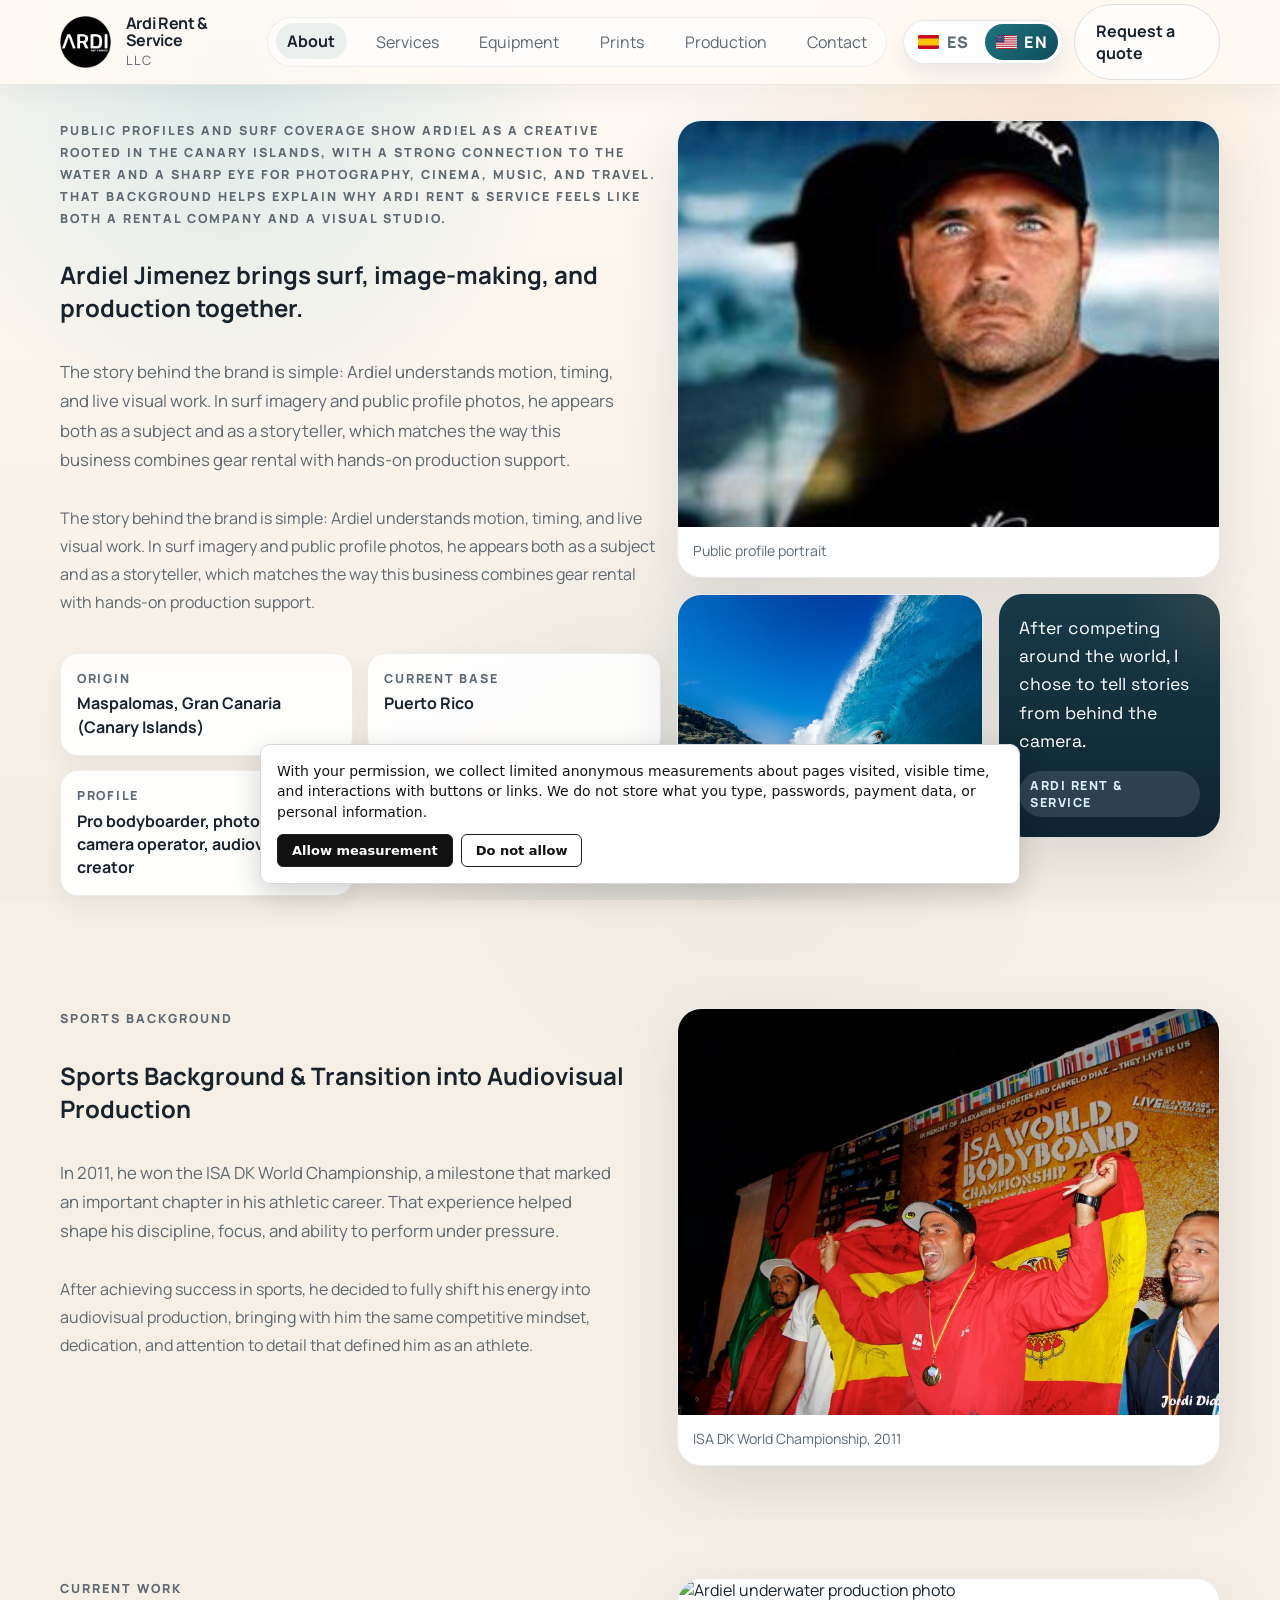
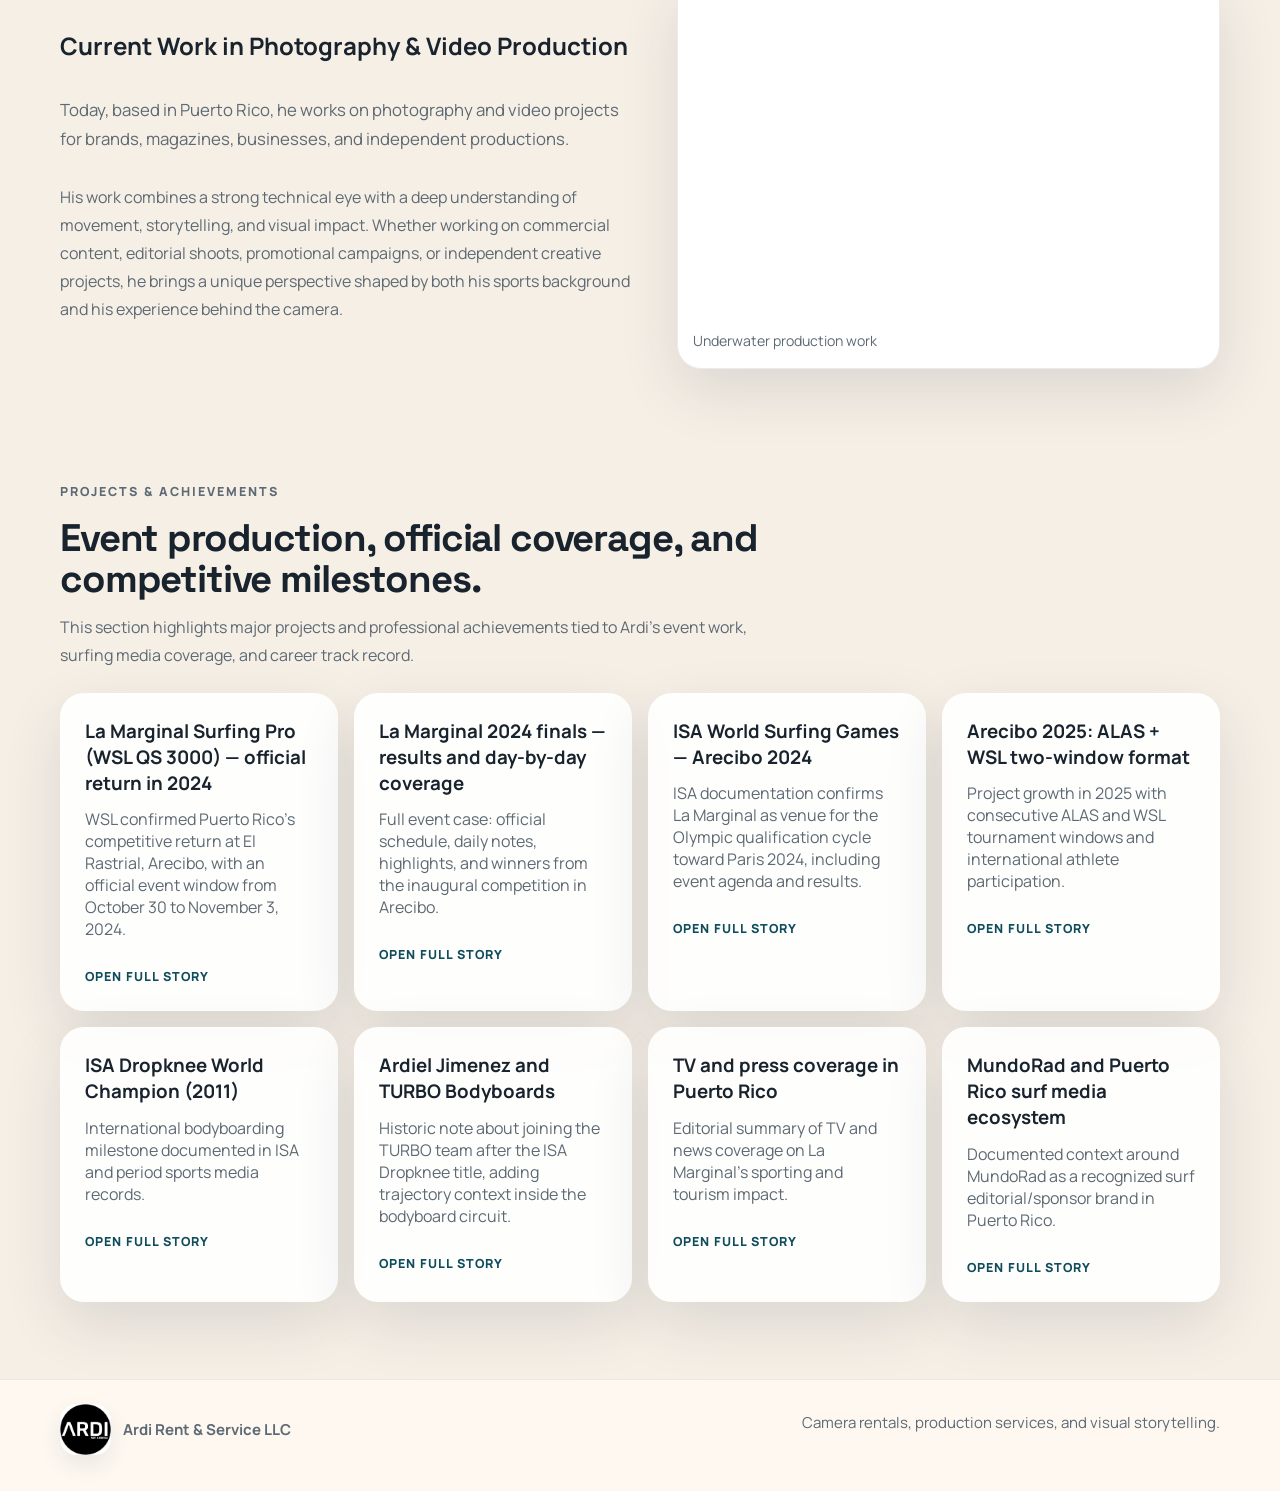
==== commit 121fb25d: "V22: Use plain privacy consent language" ====
--- a/about.html
+++ b/about.html
@@ -344,7 +344,7 @@
     </footer>
 
     <script src="assets/app.js?v=20260708-vision-fix" defer></script>
-      <script src="assets/visitor-analytics-core.js?v=20260727-v19" defer></script>
-    <script src="assets/visitor-analytics.js?v=20260727-v19" defer></script>
+      <script src="assets/visitor-analytics-core.js?v=20260727-v21" defer></script>
+    <script src="assets/visitor-analytics.js?v=20260727-v22" defer></script>
   </body>
 </html>
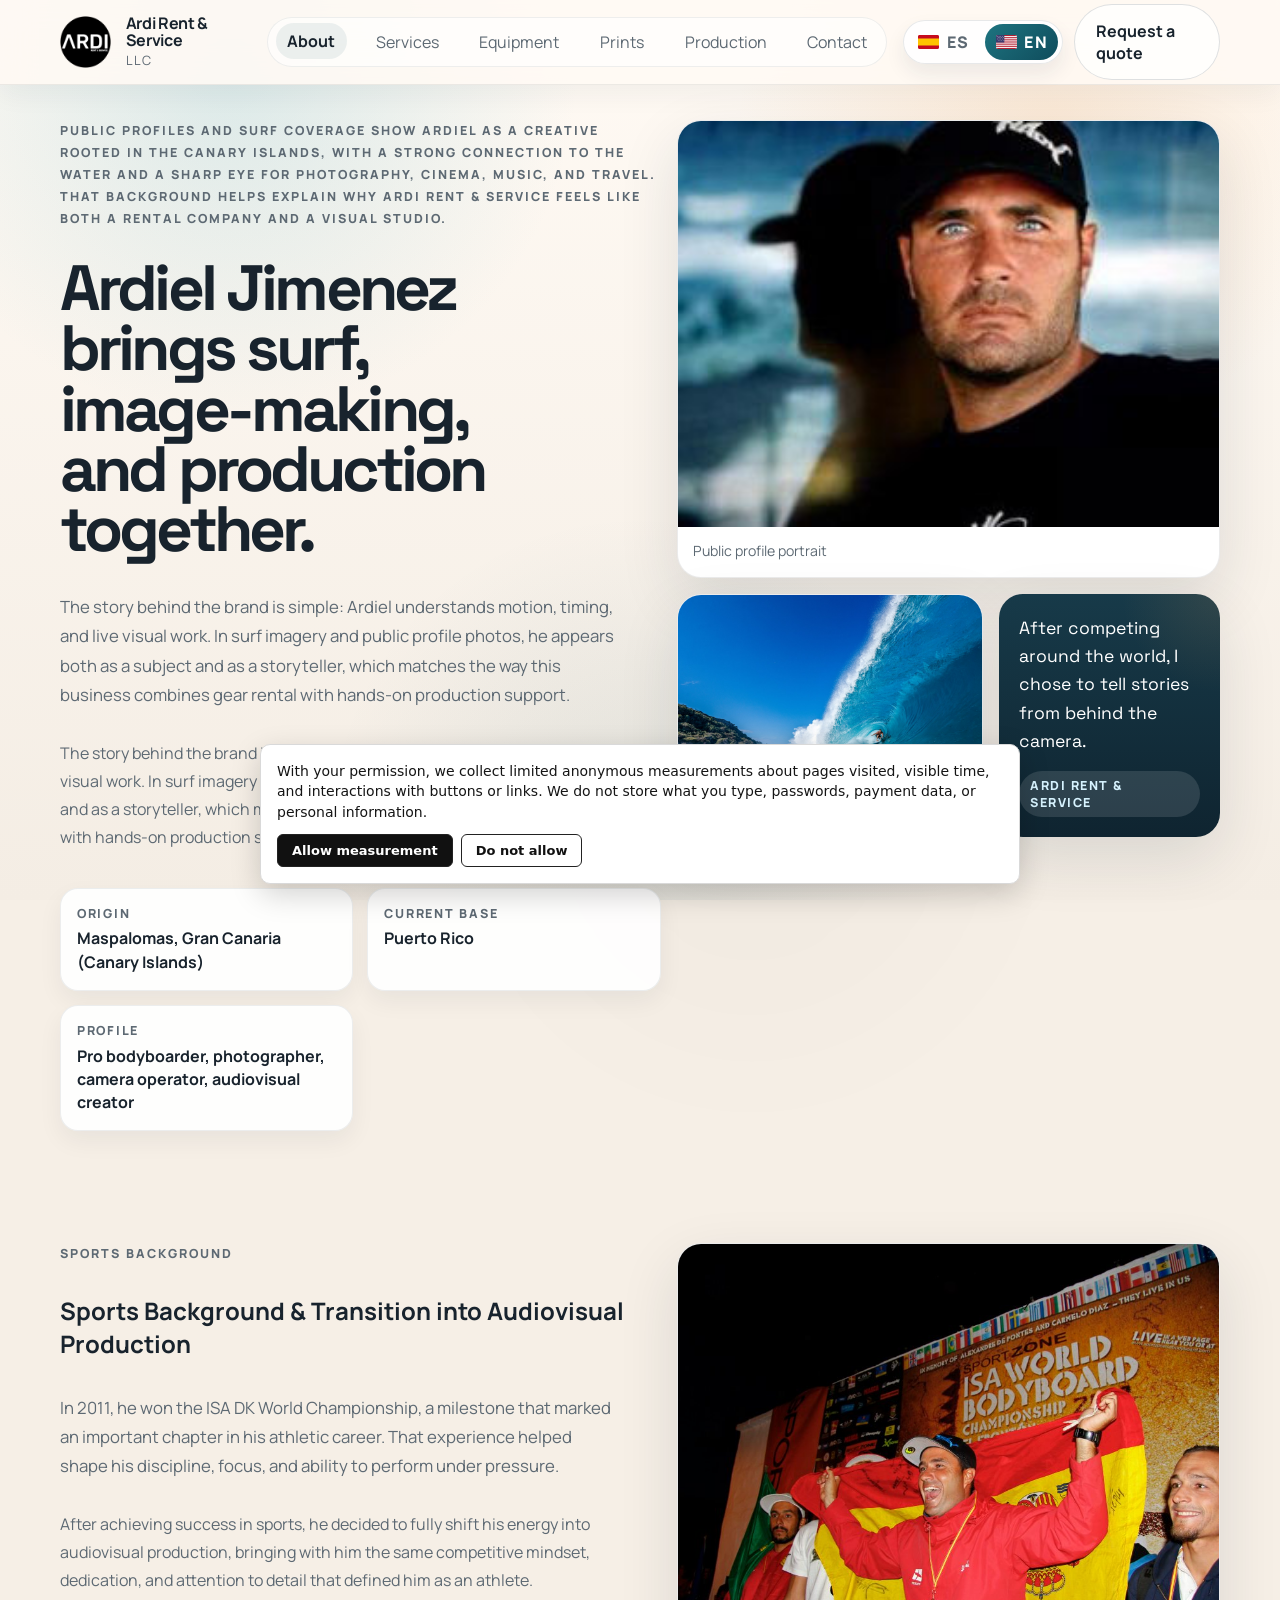
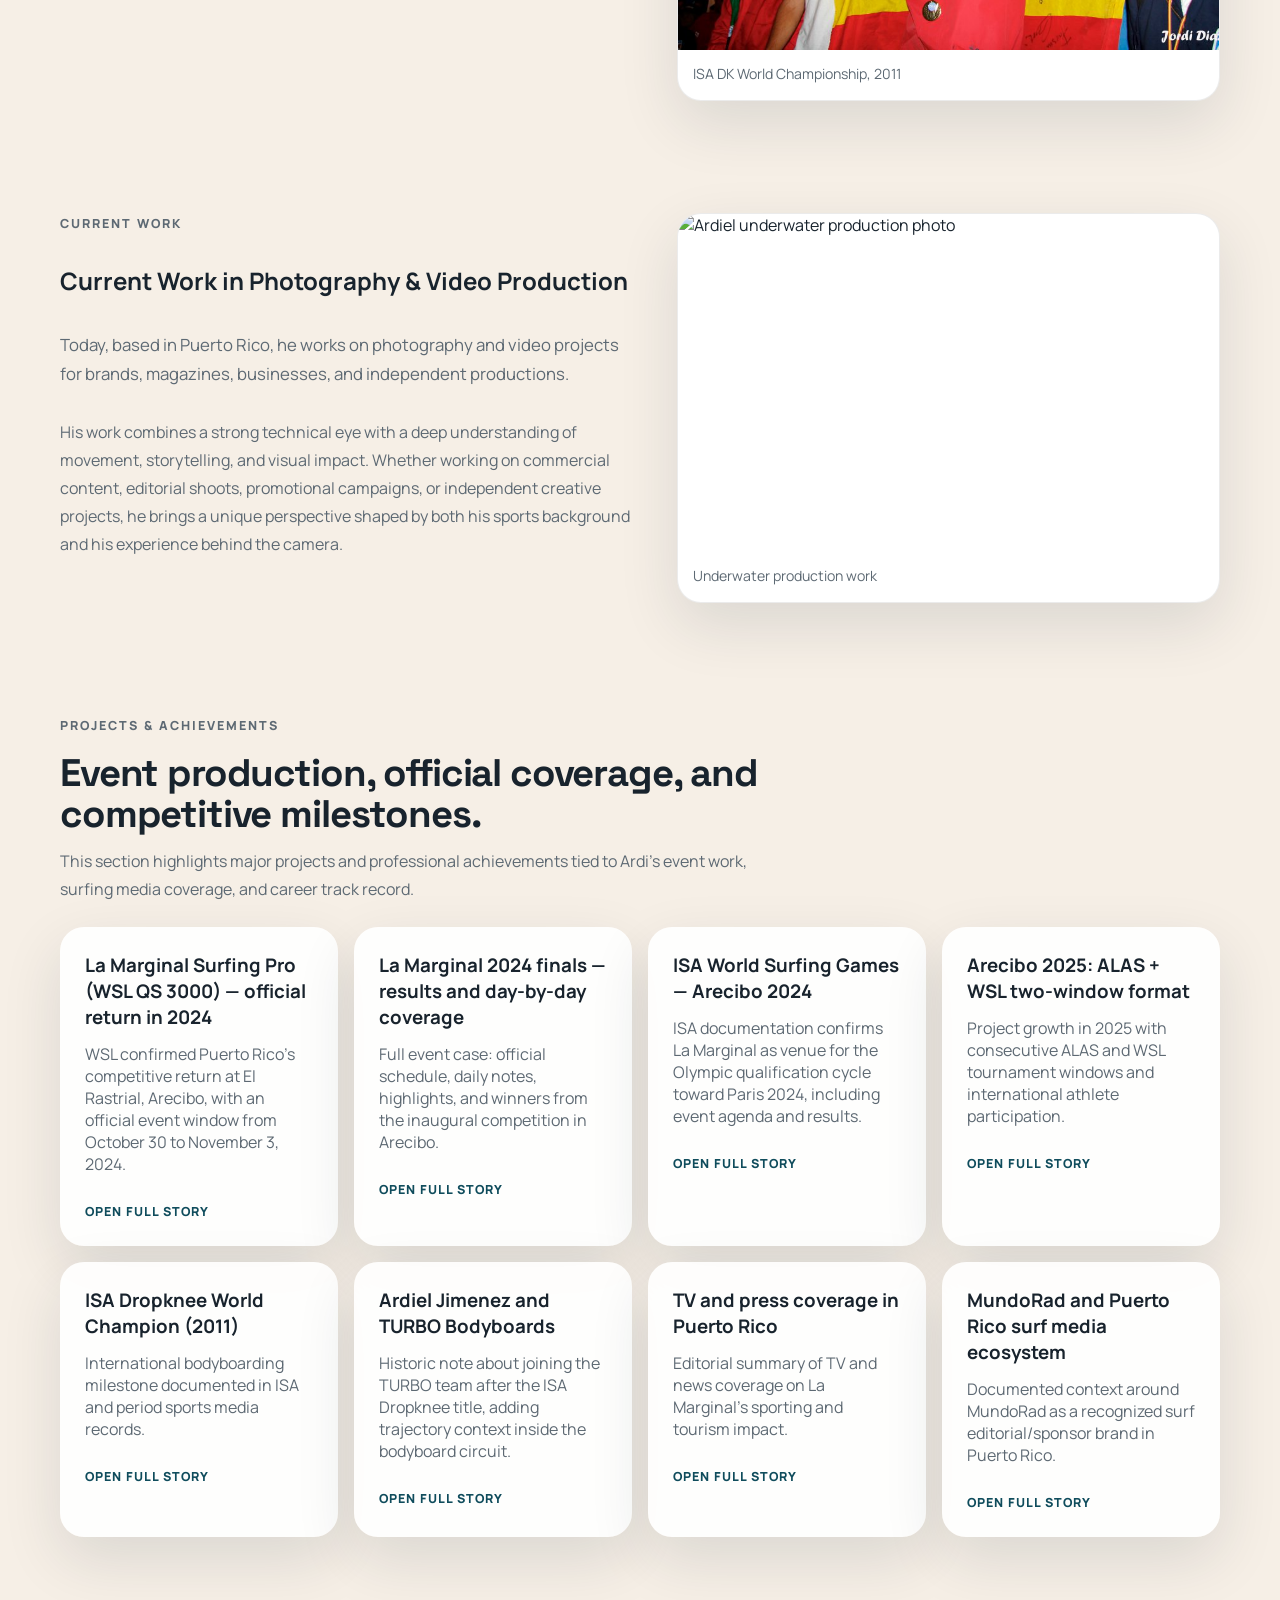
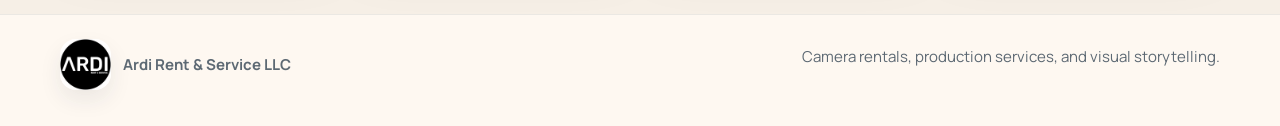
==== commit 3e940afc: "V23: Build organic promotion and SEO foundation" ====
--- a/about.html
+++ b/about.html
@@ -3,36 +3,27 @@
   <head>
     <meta charset="UTF-8" />
     <meta name="viewport" content="width=device-width, initial-scale=1.0" />
-    <meta
-      name="description"
-      content="Ardi Rent & Service LLC provides camera rentals, photography, video production, live streaming, podcast support, and creative production services."
-    />
+    <meta name="description" content="Meet Ardiel Jimenez and discover the sports, photography, video, and event-production experience behind Ardi Rent & Service in Puerto Rico." />
     <meta name="robots" content="index,follow" />
     <meta name="theme-color" content="#0f4c5c" />
     <meta property="og:type" content="website" />
     <meta property="og:site_name" content="Ardi Rent & Service LLC" />
-    <meta property="og:title" content="Ardi Rent & Service LLC" />
-    <meta
-      property="og:description"
-      content="Camera rentals, photography, video production, live streaming, and creative production services."
-    />
-    <meta property="og:url" content="https://ardirentservice.com/about.html" />
+    <meta property="og:title" content="About Ardiel Jimenez | Ardi Rent & Service Puerto Rico" />
+    <meta property="og:description" content="Meet Ardiel Jimenez and discover the sports, photography, video, and event-production experience behind Ardi Rent & Service in Puerto Rico." />
+    <meta property="og:url" content="https://www.ardirentservice.com/about.html" />
     <meta
       property="og:image"
-      content="https://ardirentservice.com/assets/logos/logo-black-square.png"
+      content="https://www.ardirentservice.com/assets/logos/logo-black-square.png"
     />
     <meta name="twitter:card" content="summary_large_image" />
-    <meta name="twitter:title" content="Ardi Rent & Service LLC" />
-    <meta
-      name="twitter:description"
-      content="Camera rentals, photography, video production, live streaming, and creative production services."
-    />
+    <meta name="twitter:title" content="About Ardiel Jimenez | Ardi Rent & Service Puerto Rico" />
+    <meta name="twitter:description" content="Meet Ardiel Jimenez and discover the sports, photography, video, and event-production experience behind Ardi Rent & Service in Puerto Rico." />
     <meta
       name="twitter:image"
-      content="https://ardirentservice.com/assets/logos/logo-black-square.png"
+      content="https://www.ardirentservice.com/assets/logos/logo-black-square.png"
     />
-    <title>Ardi Rent & Service LLC</title>
-    <link rel="canonical" href="https://ardirentservice.com/about.html" />
+    <title>About Ardiel Jimenez | Ardi Rent & Service Puerto Rico</title>
+    <link rel="canonical" href="https://www.ardirentservice.com/about.html" />
     <link rel="icon" href="assets/logos/logo-black-square.png" />
     <link rel="apple-touch-icon" href="assets/logos/logo-black-square.png" />
     <link rel="preconnect" href="https://fonts.googleapis.com" />
@@ -48,11 +39,14 @@
         "@context": "https://schema.org",
         "@type": "LocalBusiness",
         "name": "Ardi Rent & Service LLC",
-        "url": "https://ardirentservice.com/about.html",
-        "image": "https://ardirentservice.com/assets/logos/logo-black-square.png",
+        "url": "https://www.ardirentservice.com/about.html",
+        "image": "https://www.ardirentservice.com/assets/logos/logo-black-square.png",
         "email": "ardirentservice@gmail.com",
         "telephone": "+1-939-366-1442",
-        "sameAs": ["https://wa.me/19393661442"],
+        "sameAs": [
+          "https://wa.me/19393661442",
+          "https://www.instagram.com/ardirentservice/"
+        ],
         "description": "Camera rentals, photography, video production, live streaming, podcast support, and creative production services.",
         "areaServed": {
           "@type": "AdministrativeArea",
@@ -71,7 +65,7 @@
         <a class="brand" href="index.html">
           <img
             class="brand-logo"
-            src="assets/logos/logo-black-square.png"
+            src="assets/logos/logo-black-square-256.webp"
             alt="Ardi Rent & Service logo"
             width="512"
             height="512"
@@ -129,7 +123,7 @@
         <div class="container about-grid">
           <div class="about-copy">
             <p class="eyebrow">About us</p>
-            <h2>Ardiel Jimenez brings surf, image-making, and production together.</h2>
+            <h1>Ardiel Jimenez brings surf, image-making, and production together.</h1>
             <p class="lead">
               Public profiles and surf coverage show Ardiel as a creative rooted in the Canary
               Islands, with a strong connection to the water and a sharp eye for photography,
@@ -330,7 +324,7 @@
         <p class="footer-brand">
           <img
             class="brand-logo"
-            src="assets/logos/logo-black-square.png"
+            src="assets/logos/logo-black-square-256.webp"
             alt="Ardi Rent & Service logo"
             width="512"
             height="512"
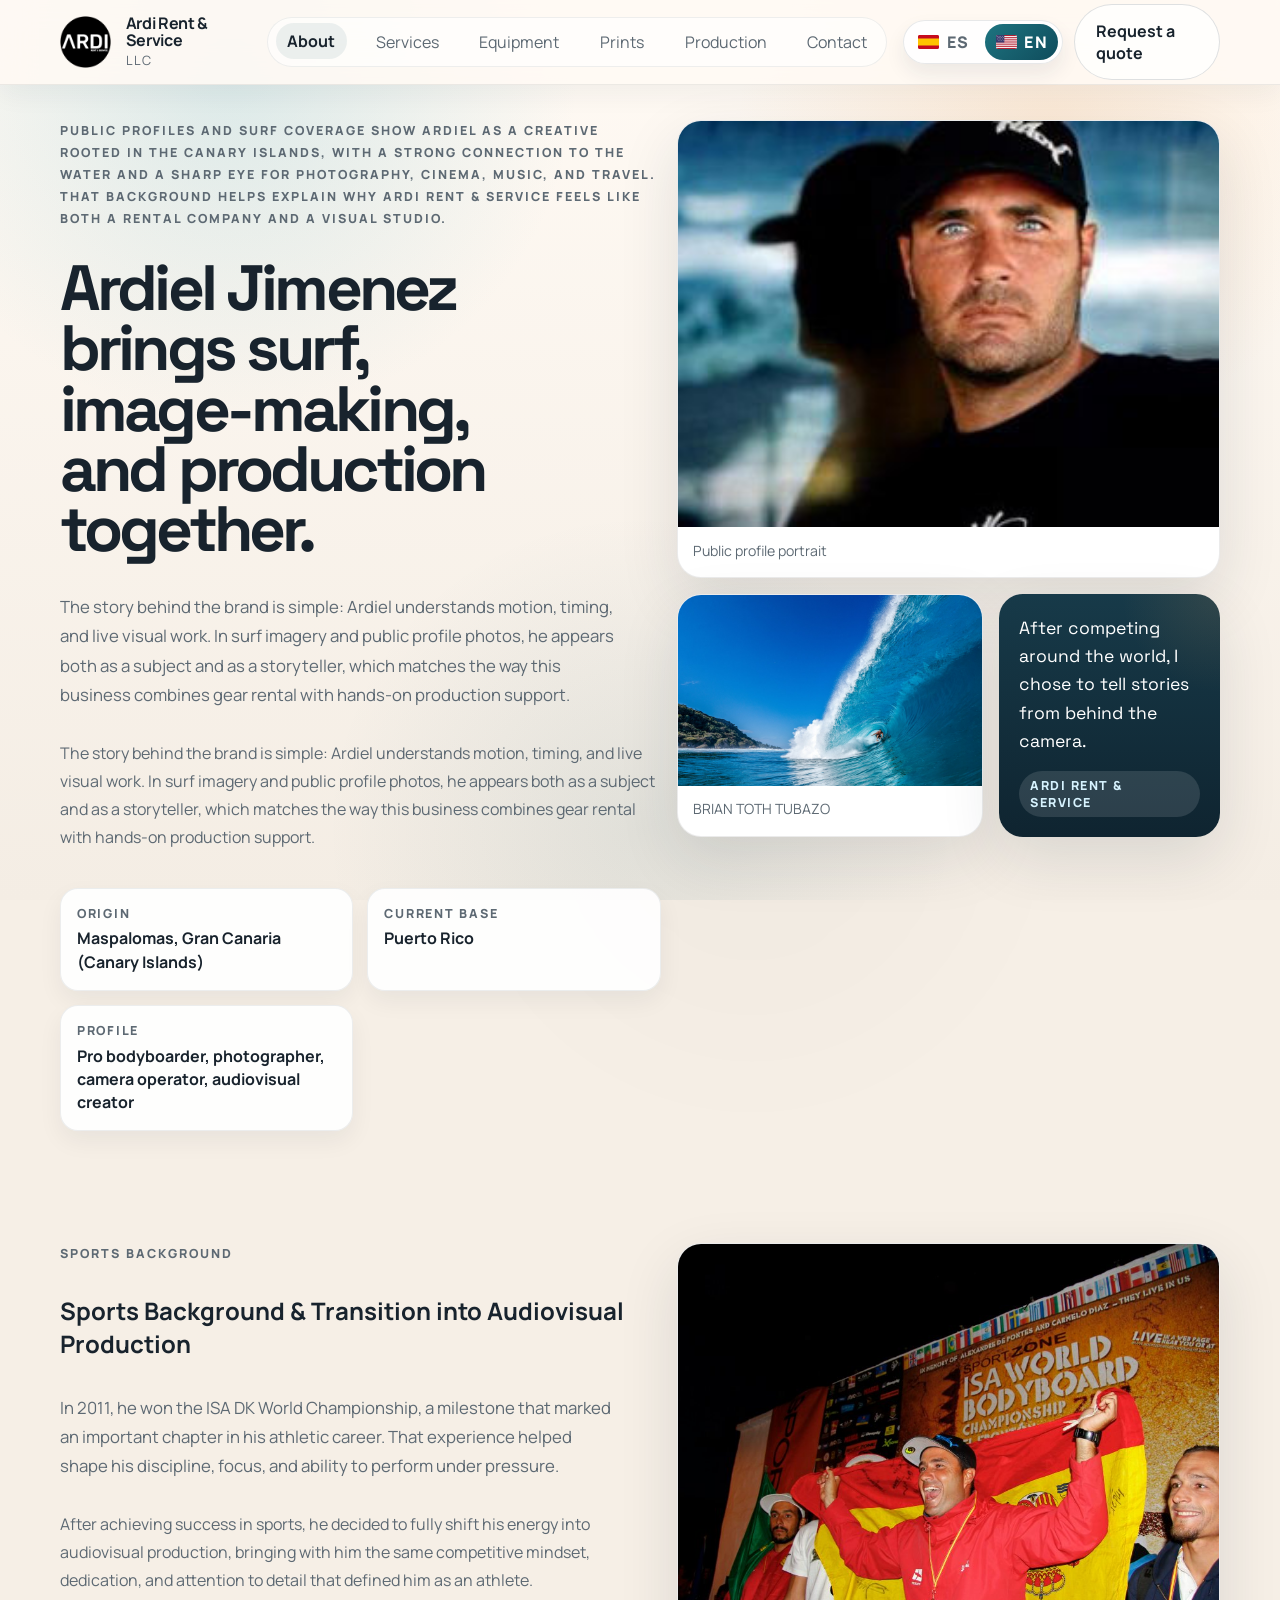
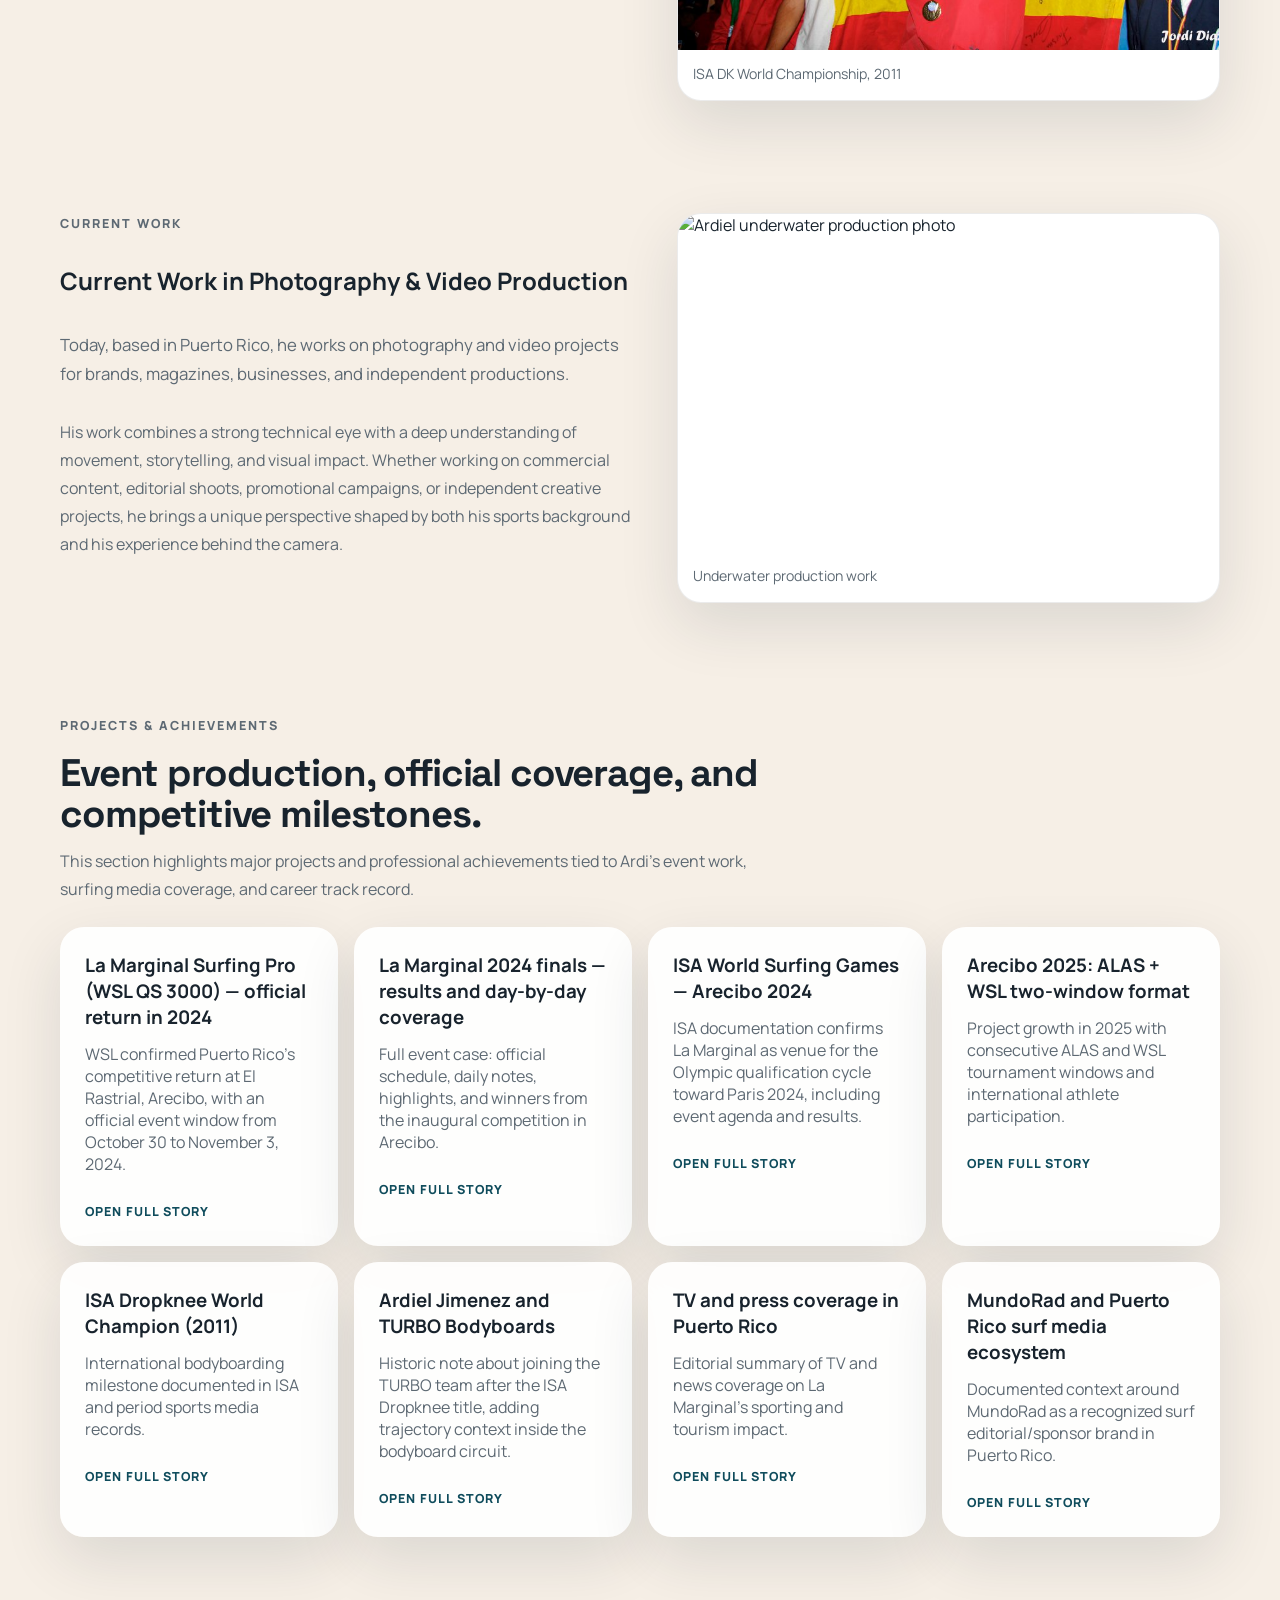
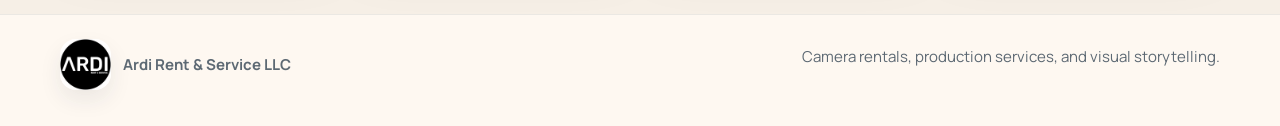
==== commit 8a8641c5: "V31: remove visitor consent popup" ====
--- a/about.html
+++ b/about.html
@@ -337,8 +337,8 @@
       </div>
     </footer>
 
-    <script src="assets/app.js?v=20260708-vision-fix" defer></script>
+    <script src="assets/app.js?v=20260810-v26" defer></script>
       <script src="assets/visitor-analytics-core.js?v=20260727-v21" defer></script>
-    <script src="assets/visitor-analytics.js?v=20260727-v22" defer></script>
+    <script src="assets/visitor-analytics.js?v=20260827-v30" defer></script>
   </body>
 </html>
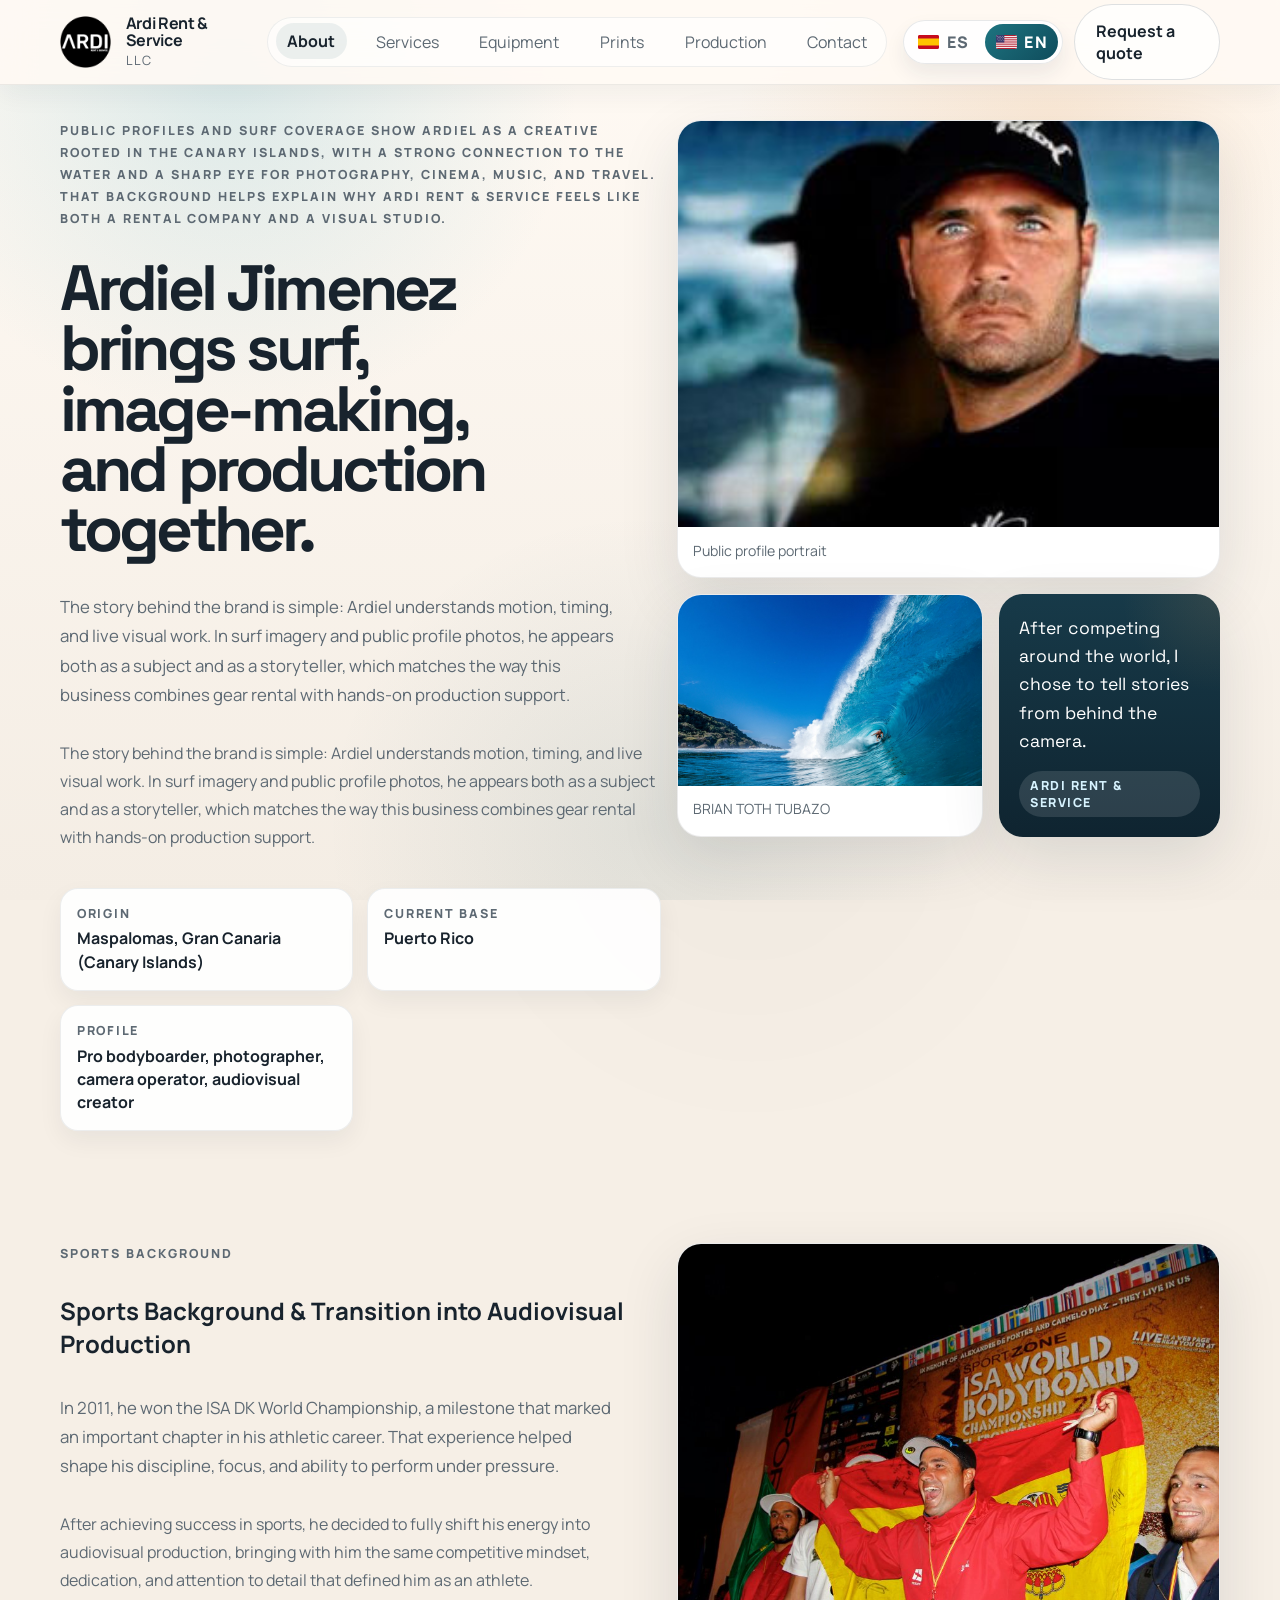
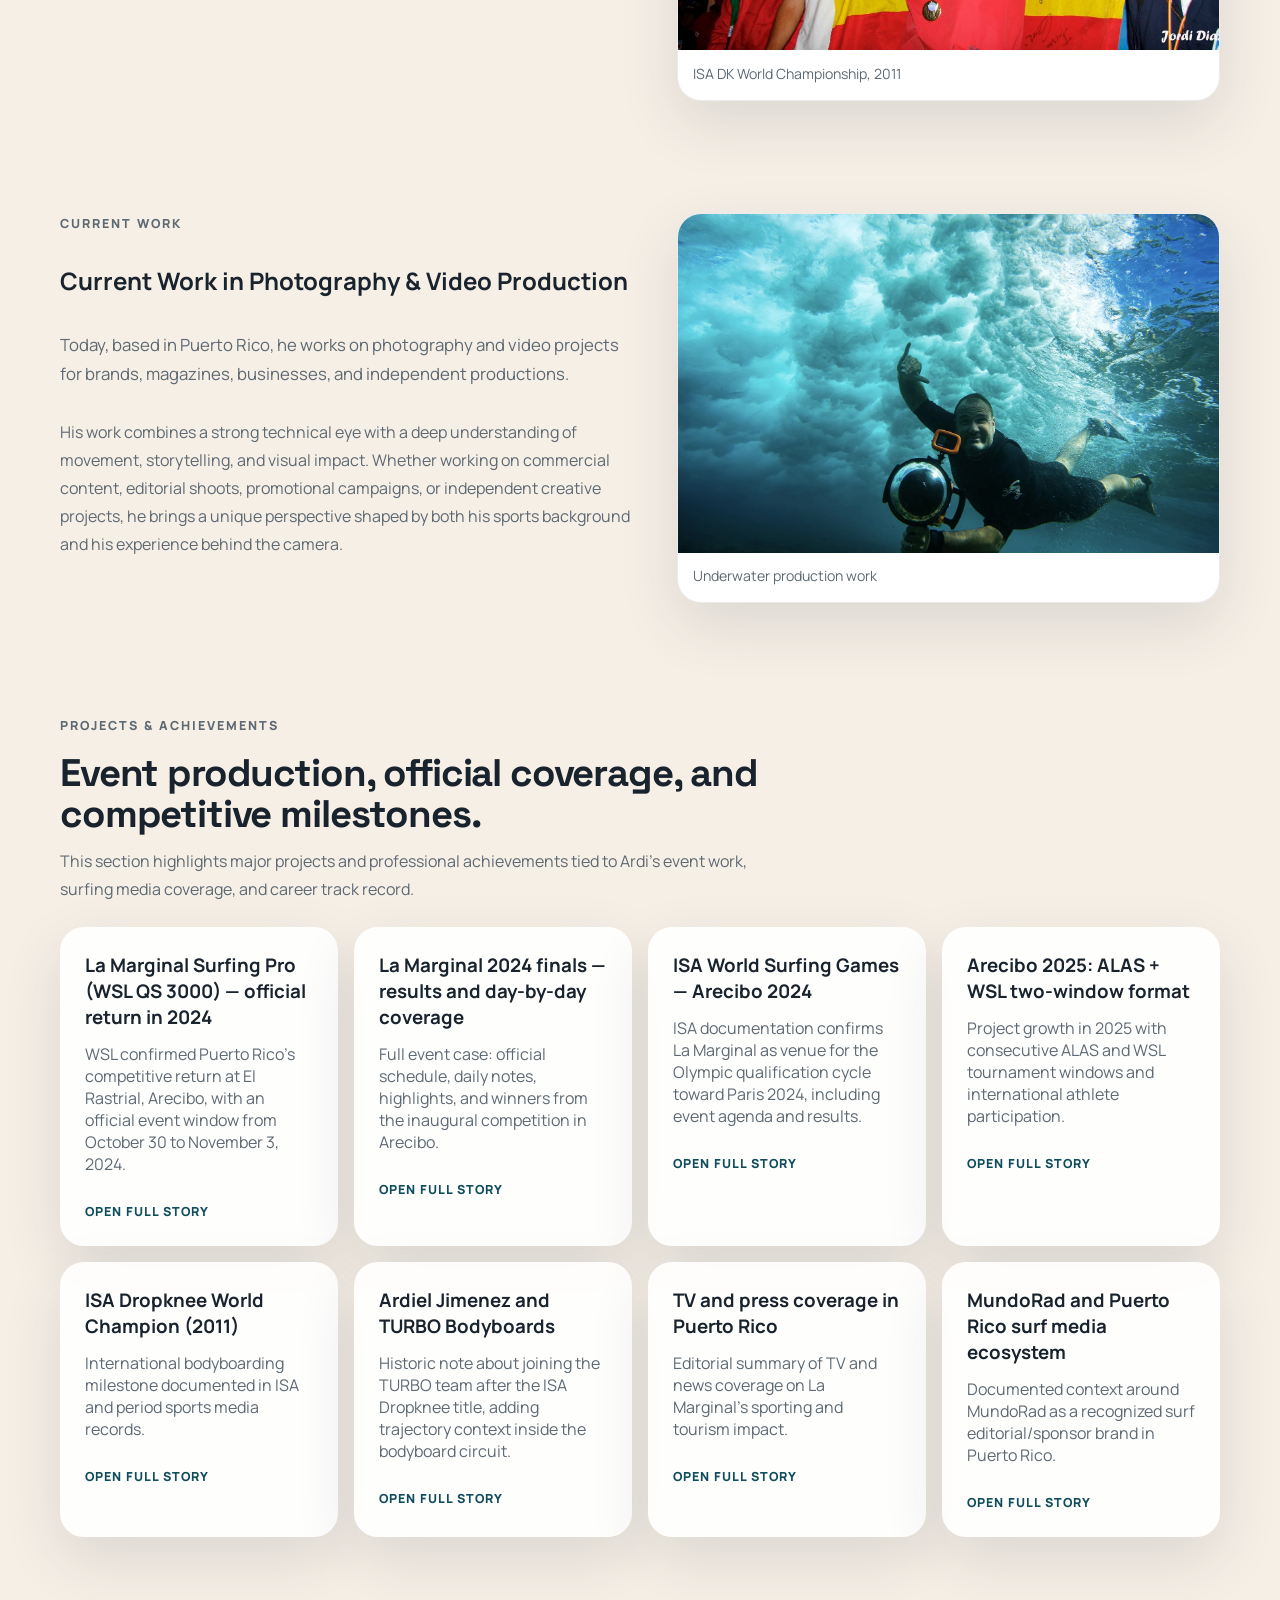
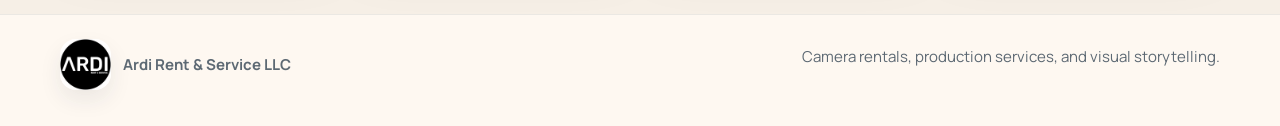
==== commit 2b0928c3: "V36: perf: optimize about-page production image" ====
--- a/about.html
+++ b/about.html
@@ -230,7 +230,7 @@
 
           <div class="about-visual">
             <figure class="about-photo about-photo-current-work">
-              <img src="assets/about/ardiel-underwater-production.jpg" alt="Ardiel underwater production photo" loading="lazy" decoding="async" />
+              <img src="assets/about/ardiel-underwater-production-1600.webp" alt="Ardiel underwater production photo" width="1600" height="1067" loading="lazy" decoding="async" />
               <figcaption data-about-current-work="caption">Underwater production work</figcaption>
             </figure>
           </div>
